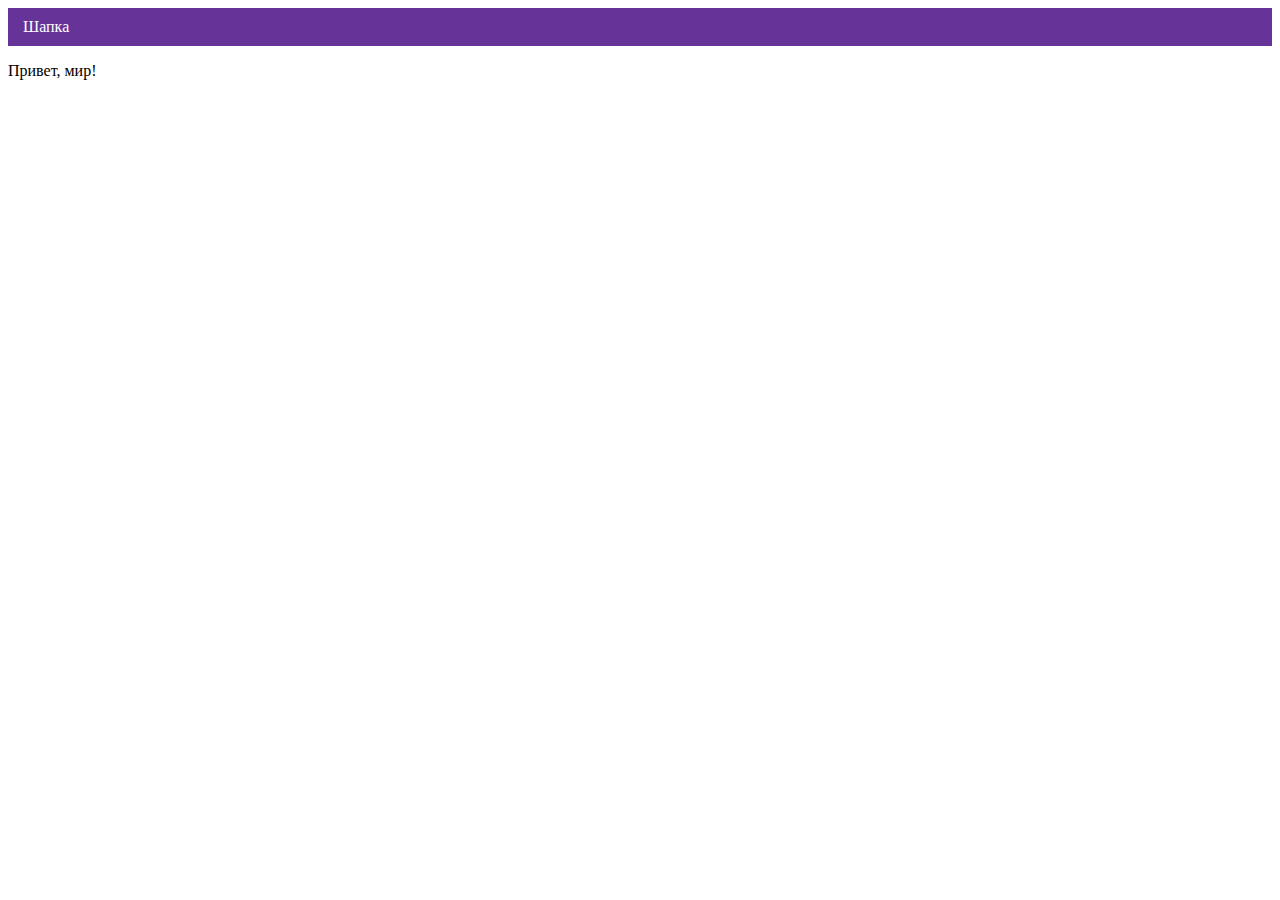
==== index.html @ fe4f2743 "Deploying to gh-pages from @ Wolanderr/2470593-cat-energy-31@4e0f622b766b62cbd774f9911bb40586ca1f815" ====
<!DOCTYPE html><html class="page" lang="ru"><head><meta charset="UTF-8"><title>Название проекта</title><meta name="viewport" content="width=device-width,initial-scale=1"><link rel="stylesheet" href="styles/styles.css"><script src="scripts/index.js" defer="defer"></script></head><body class="page__body"><header class="header">Шапка</header><p>Привет, мир!</p></body></html>
---- styles/styles.css ----
.header{color:#fff;background-color:#639;padding:10px 15px}
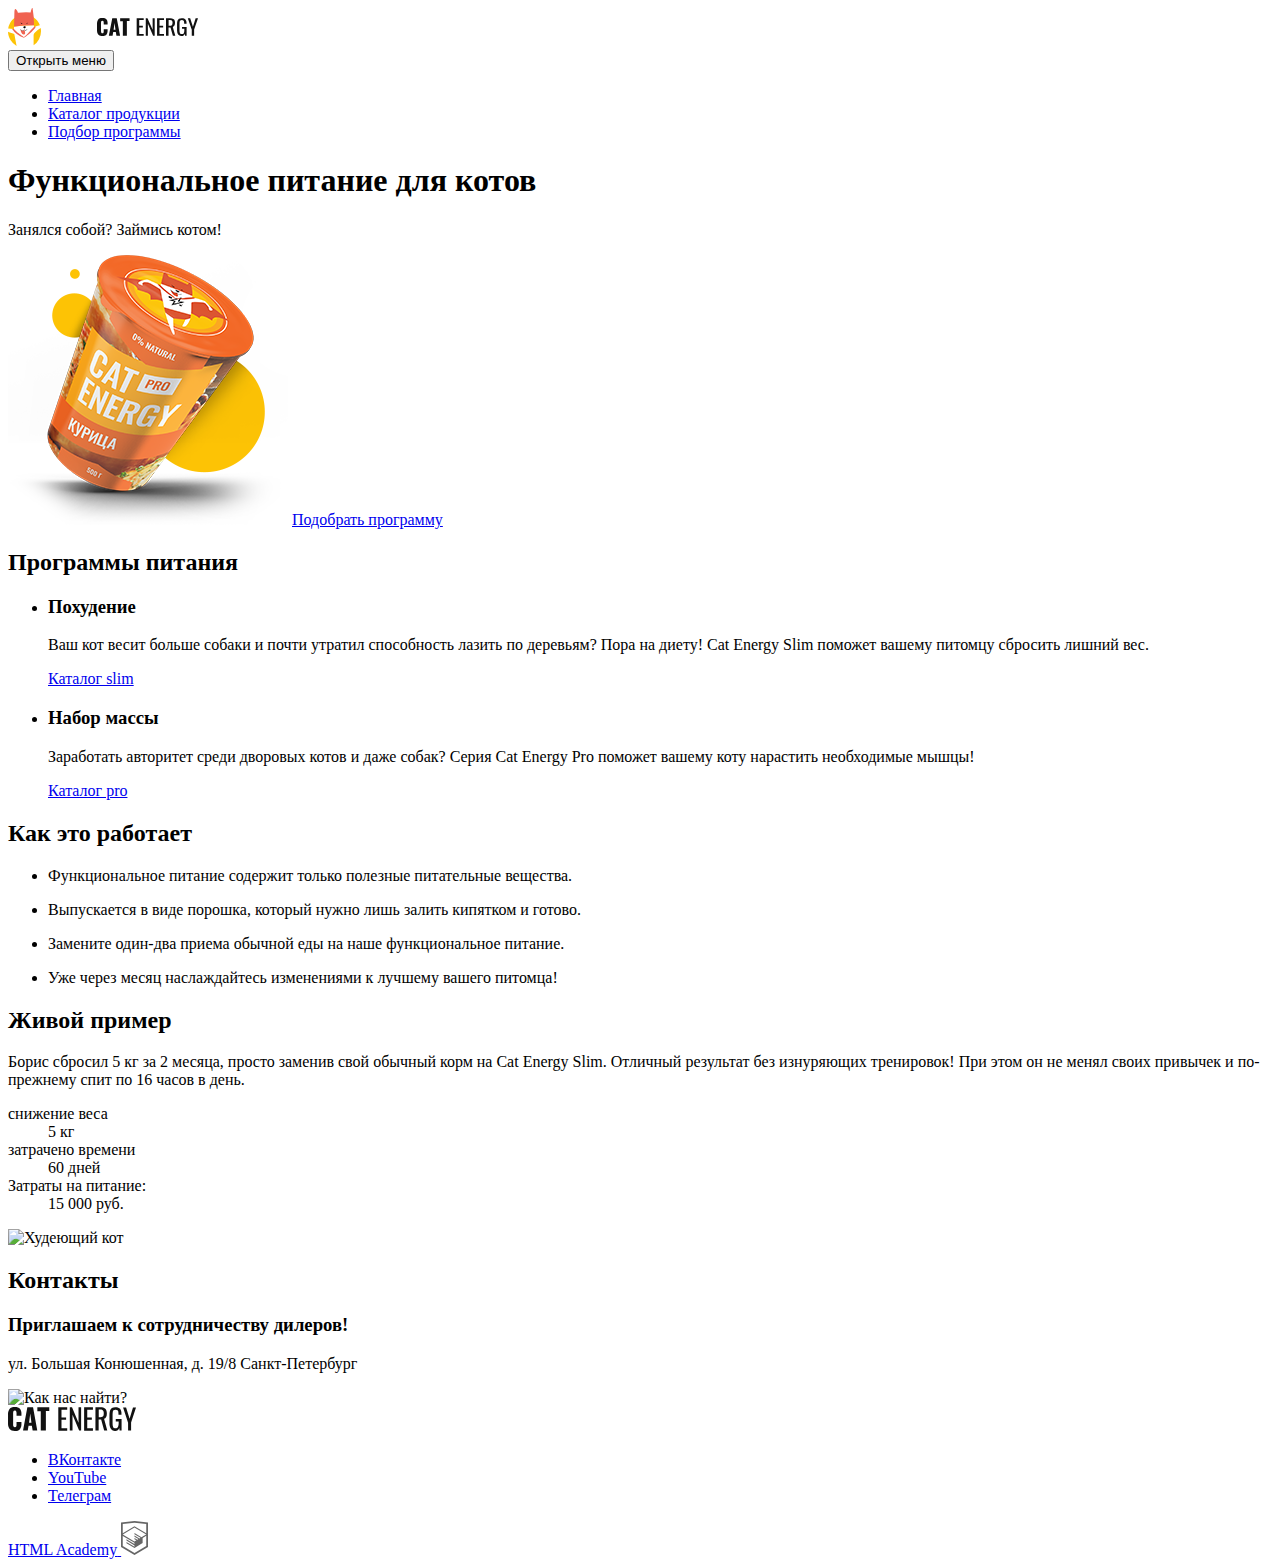
==== commit 79cf41f6: "Deploying to gh-pages from @ Wolanderr/2470593-cat-energy-31@2696bbc2b329e100bd35a50aa6633c8edb9a9b2" ====
--- a/index.html
+++ b/index.html
@@ -1 +1 @@
-<!DOCTYPE html><html class="page" lang="ru"><head><meta charset="UTF-8"><title>Название проекта</title><meta name="viewport" content="width=device-width,initial-scale=1"><link rel="stylesheet" href="styles/styles.css"><script src="scripts/index.js" defer="defer"></script></head><body class="page__body"><header class="header">Шапка</header><p>Привет, мир!</p></body></html>+<!DOCTYPE html><html class="page" lang="ru"><head><meta charset="UTF-8"><title>Cat Energy</title><meta name="viewport" content="width=device-width,initial-scale=1"><link rel="stylesheet" href="styles/styles.css"><script src="scripts/index.js" defer="defer"></script></head><body class="page__body"><header class="main-header"><div class="main-header__wrapper"><a class="main-header__logo" href="index.html"><img class="main-header__logo-icon" src="images/header-logo.svg" alt="Логотип" width="190" height="38"></a><nav class="main-navigation"><button class="main-navigation__toggle" type="button"><span class="visually-hidden">Открыть меню</span></button><div class="main-navigation__wrapper"><ul class="main-navigation__list"><li class="main-navigation__item main-navigation__item--current"><a class="main-navigation__link" href="index.html" aria-current="page">Главная</a></li><li class="main-navigation__item"><a class="main-navigation__link" href="catalog.html">Каталог продукции</a></li><li class="main-navigation__item"><a class="main-navigation__link" href="#">Подбор программы</a></li></ul></div></nav></div></header><main class="main-container"><section class="hero"><div class="hero__wrapper"><h1 class="hero__heading">Функциональное питание для котов</h1><p class="hero__text">Занялся собой? Займись котом!</p><img class="hero__image" src="images/hero-can-image.png" alt="Продукт с курицей" width="280" height="270"> <a class="choose-program hero__link" href="#">Подобрать программу</a></div></section><section class="programs"><h2 class="visually-hidden">Программы питания</h2><div class="programs__wrapper"><ul class="programs__list program-cards"><li class="programs__item program-card"><h3 class="program-card__heading">Похудение</h3><p class="program-card__text">Ваш кот весит больше собаки и почти утратил способность лазить по деревьям? Пора на диету! Cat Energy Slim поможет вашему питомцу сбросить лишний вес.</p><a class="program-card__link" href="#">Каталог slim</a></li><li class="programs__item program-card"><h3 class="program-card__heading">Набор массы</h3><p class="program-card__text">Заработать авторитет среди дворовых котов и даже собак? Серия Cat Energy Pro поможет вашему коту нарастить необходимые мышцы!</p><a class="program-card__link" href="#">Каталог pro</a></li></ul></div></section><section class="instructions"><h2>Как это работает</h2><ul class="instructions__list"><li class="instructions__item"><p class="instructions__text">Функциональное питание содержит только полезные питательные вещества.</p></li><li class="instructions__item"><p class="instructions__text">Выпускается в виде порошка, который нужно лишь залить кипятком и готово.</p></li><li class="instructions__item"><p class="instructions__text">Замените один-два приема обычной еды на наше функциональное питание.</p></li><li class="instructions__item"><p class="instructions__text">Уже через месяц наслаждайтесь изменениями к лучшему вашего питомца!</p></li></ul></section><section class="example"><h2 class="example-heading">Живой пример</h2><p class="example-text">Борис сбросил 5 кг за 2 месяца, просто заменив свой обычный корм на Cat Energy Slim. Отличный результат без изнуряющих тренировок! При этом он не менял своих привычек и по-прежнему спит по 16 часов в день.</p><dl class="example-list"><dt class="example-term weight">снижение веса</dt><dd class="example-definition weight__count">5 кг</dd><dt class="example-term time">затрачено времени</dt><dd class="example-definition time__count">60 дней</dd><dt class="example-term food-cost">Затраты на питание:</dt><dd class="example-definition food-cost__count">15 000 руб.</dd></dl><div class="example__slider"><img class="example__cat-image" src="#" alt="Худеющий кот" width="280" height="256"></div></section><section class="contacts"><h2 class="visually-hidden">Контакты</h2><div class="contacts-wrapper"><h3 class="contacts__heading">Приглашаем к сотрудничеству дилеров!</h3><p class="contacts__address">ул. Большая Конюшенная, д. 19/8 Санкт-Петербург</p></div><img class="map-image" src="#" alt="Как нас найти?" width="320" height="362"></section></main><footer class="page-footer"><div class="logo-wrapper footer-logo"><a class="footer-logo__link" href="index.html"><img class="footer-logo__image" src="images/mobile-footer-logo.svg" alt="Логотип Cat Energy" width="128" height="24"></a></div><div class="social"><ul class="social__list"><li class="social__item social__item--vk"><a class="social__link social__link--vk" href="#"><span class="visually-hidden">ВКонтакте</span></a></li><li class="social__item social__item--youtube"><a class="social__link social__link--youtube" href="#"><span class="visually-hidden">YouTube</span></a></li><li class="social__item social__item--telegram"><a class="social__link social__link--telegram" href="#"><span class="visually-hidden">Телеграм</span></a></li></ul></div><div class="copyright-wrapper"><a class="copyright__link" href="#"><span class="copyright__text">HTML Academy</span> <img class="copyright__image" src="images/mobile-logo-html-academy.svg" alt="Логотип HTML Academy" width="27" height="34"></a></div></footer></body></html>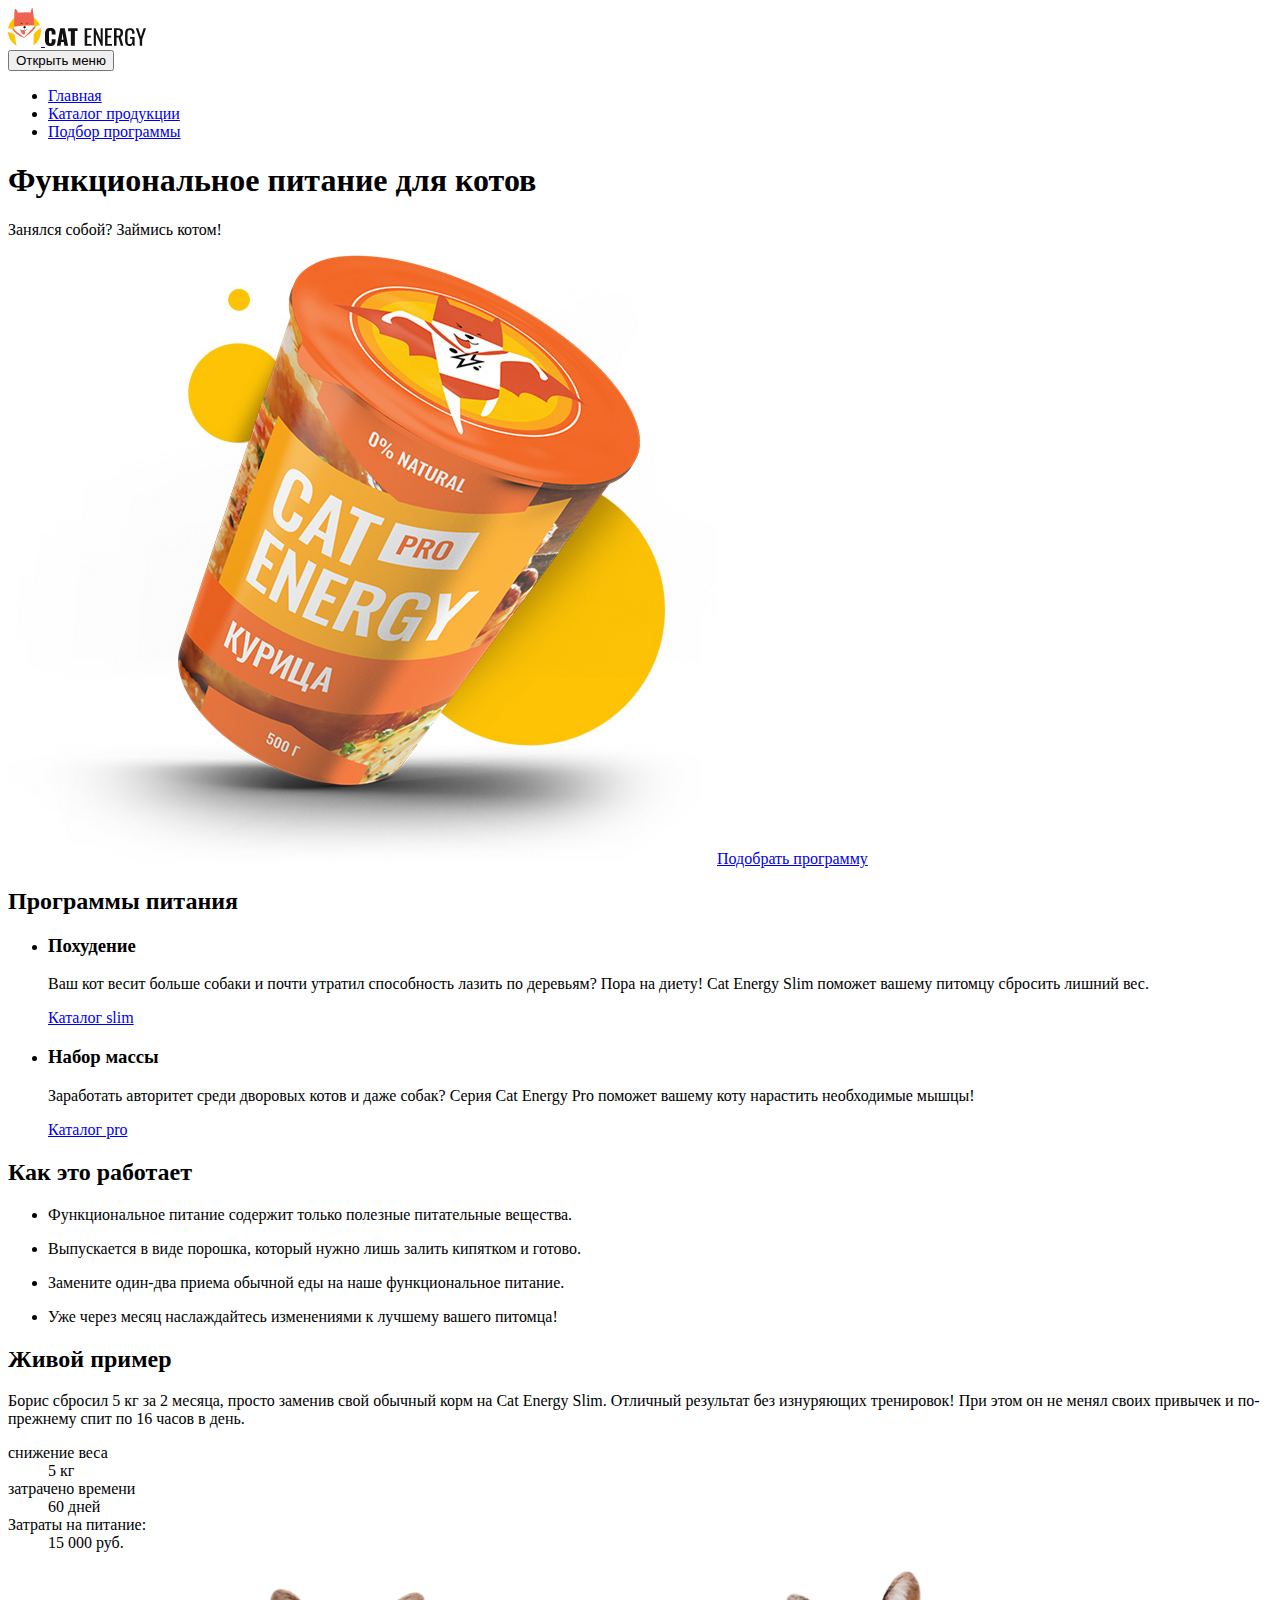
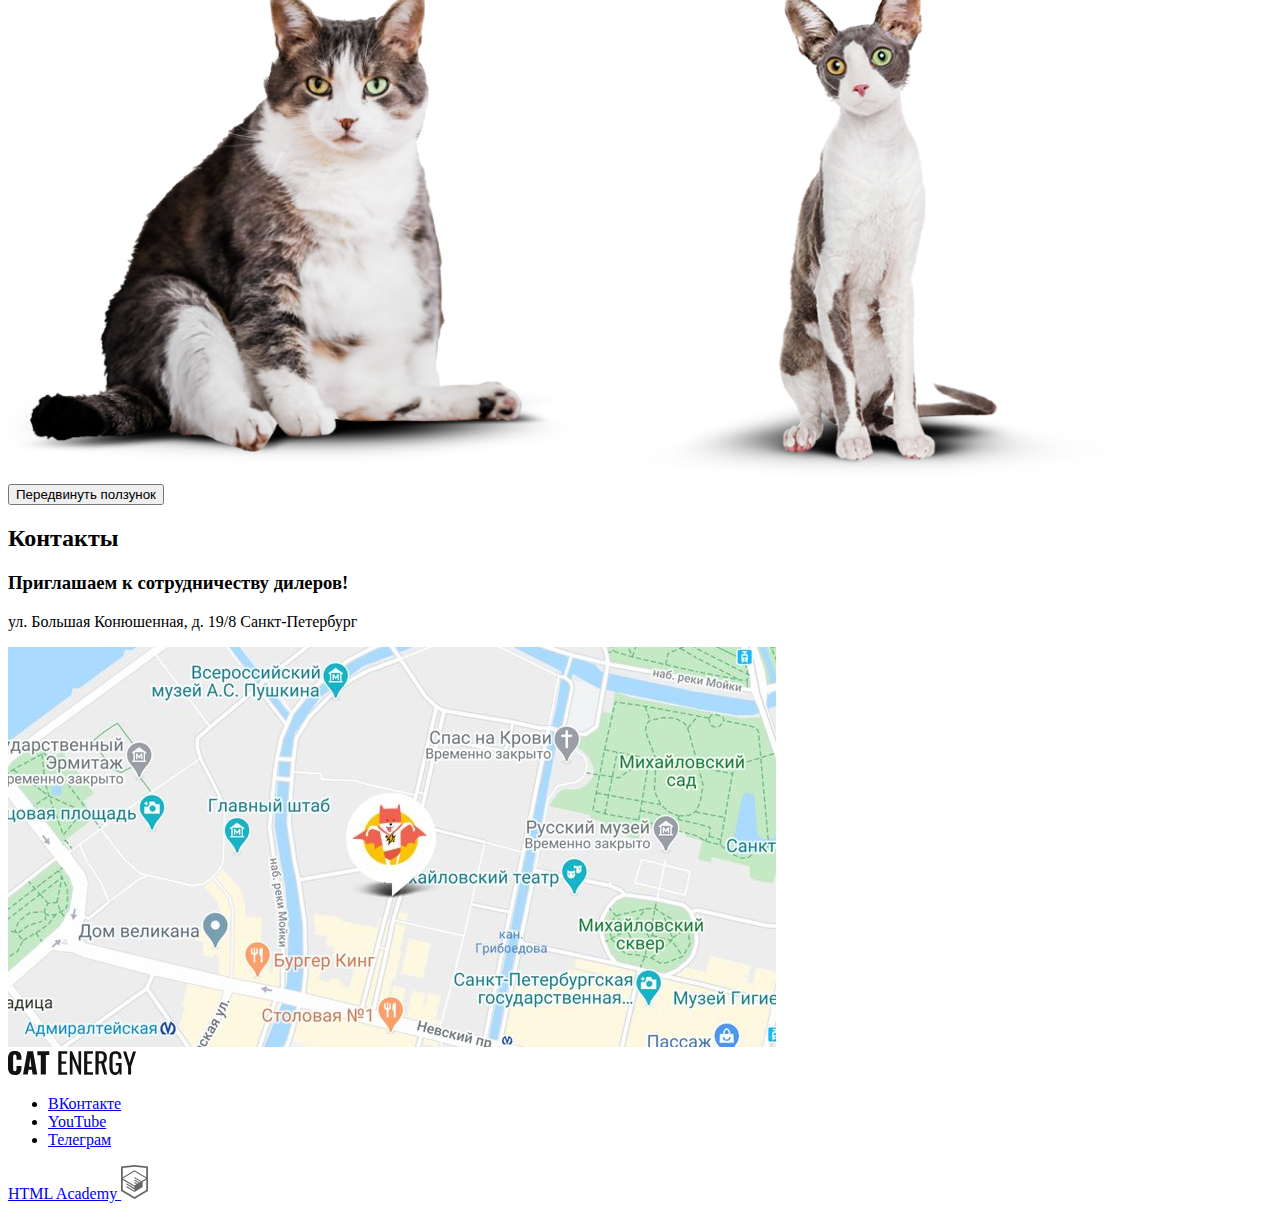
==== commit 141e4cf4: "Deploying to gh-pages from @ Wolanderr/2470593-cat-energy-31@f29988cbd186196371cde35249ec40334554cfb" ====
--- a/index.html
+++ b/index.html
@@ -1 +1 @@
-<!DOCTYPE html><html class="page" lang="ru"><head><meta charset="UTF-8"><title>Cat Energy</title><meta name="viewport" content="width=device-width,initial-scale=1"><link rel="stylesheet" href="styles/styles.css"><script src="scripts/index.js" defer="defer"></script></head><body class="page__body"><header class="main-header"><div class="main-header__wrapper"><a class="main-header__logo" href="index.html"><img class="main-header__logo-icon" src="images/header-logo.svg" alt="Логотип" width="190" height="38"></a><nav class="main-navigation"><button class="main-navigation__toggle" type="button"><span class="visually-hidden">Открыть меню</span></button><div class="main-navigation__wrapper"><ul class="main-navigation__list"><li class="main-navigation__item main-navigation__item--current"><a class="main-navigation__link" href="index.html" aria-current="page">Главная</a></li><li class="main-navigation__item"><a class="main-navigation__link" href="catalog.html">Каталог продукции</a></li><li class="main-navigation__item"><a class="main-navigation__link" href="#">Подбор программы</a></li></ul></div></nav></div></header><main class="main-container"><section class="hero"><div class="hero__wrapper"><h1 class="hero__heading">Функциональное питание для котов</h1><p class="hero__text">Занялся собой? Займись котом!</p><img class="hero__image" src="images/hero-can-image.png" alt="Продукт с курицей" width="280" height="270"> <a class="choose-program hero__link" href="#">Подобрать программу</a></div></section><section class="programs"><h2 class="visually-hidden">Программы питания</h2><div class="programs__wrapper"><ul class="programs__list program-cards"><li class="programs__item program-card"><h3 class="program-card__heading">Похудение</h3><p class="program-card__text">Ваш кот весит больше собаки и почти утратил способность лазить по деревьям? Пора на диету! Cat Energy Slim поможет вашему питомцу сбросить лишний вес.</p><a class="program-card__link" href="#">Каталог slim</a></li><li class="programs__item program-card"><h3 class="program-card__heading">Набор массы</h3><p class="program-card__text">Заработать авторитет среди дворовых котов и даже собак? Серия Cat Energy Pro поможет вашему коту нарастить необходимые мышцы!</p><a class="program-card__link" href="#">Каталог pro</a></li></ul></div></section><section class="instructions"><h2>Как это работает</h2><ul class="instructions__list"><li class="instructions__item"><p class="instructions__text">Функциональное питание содержит только полезные питательные вещества.</p></li><li class="instructions__item"><p class="instructions__text">Выпускается в виде порошка, который нужно лишь залить кипятком и готово.</p></li><li class="instructions__item"><p class="instructions__text">Замените один-два приема обычной еды на наше функциональное питание.</p></li><li class="instructions__item"><p class="instructions__text">Уже через месяц наслаждайтесь изменениями к лучшему вашего питомца!</p></li></ul></section><section class="example"><h2 class="example-heading">Живой пример</h2><p class="example-text">Борис сбросил 5 кг за 2 месяца, просто заменив свой обычный корм на Cat Energy Slim. Отличный результат без изнуряющих тренировок! При этом он не менял своих привычек и по-прежнему спит по 16 часов в день.</p><dl class="example-list"><dt class="example-term weight">снижение веса</dt><dd class="example-definition weight__count">5 кг</dd><dt class="example-term time">затрачено времени</dt><dd class="example-definition time__count">60 дней</dd><dt class="example-term food-cost">Затраты на питание:</dt><dd class="example-definition food-cost__count">15 000 руб.</dd></dl><div class="example__slider"><img class="example__cat-image" src="#" alt="Худеющий кот" width="280" height="256"></div></section><section class="contacts"><h2 class="visually-hidden">Контакты</h2><div class="contacts-wrapper"><h3 class="contacts__heading">Приглашаем к сотрудничеству дилеров!</h3><p class="contacts__address">ул. Большая Конюшенная, д. 19/8 Санкт-Петербург</p></div><img class="map-image" src="#" alt="Как нас найти?" width="320" height="362"></section></main><footer class="page-footer"><div class="logo-wrapper footer-logo"><a class="footer-logo__link" href="index.html"><img class="footer-logo__image" src="images/mobile-footer-logo.svg" alt="Логотип Cat Energy" width="128" height="24"></a></div><div class="social"><ul class="social__list"><li class="social__item social__item--vk"><a class="social__link social__link--vk" href="#"><span class="visually-hidden">ВКонтакте</span></a></li><li class="social__item social__item--youtube"><a class="social__link social__link--youtube" href="#"><span class="visually-hidden">YouTube</span></a></li><li class="social__item social__item--telegram"><a class="social__link social__link--telegram" href="#"><span class="visually-hidden">Телеграм</span></a></li></ul></div><div class="copyright-wrapper"><a class="copyright__link" href="#"><span class="copyright__text">HTML Academy</span> <img class="copyright__image" src="images/mobile-logo-html-academy.svg" alt="Логотип HTML Academy" width="27" height="34"></a></div></footer></body></html>+<!DOCTYPE html><html class="page" lang="ru"><head><meta charset="UTF-8"><title>Cat Energy</title><meta name="viewport" content="width=device-width,initial-scale=1"><link rel="stylesheet" href="styles/styles.css"><link rel="icon" href="favicon.ico"><!-- 32×32 --><link rel="icon" href="favicons/icon.svg" type="image/svg+xml"><link rel="apple-touch-icon" href="favicons/180.png"><!-- 180×180 --><link rel="manifest" href="manifest.webmanifest"><script src="scripts/index.js" defer="defer"></script></head><body class="page__body"><header class="main-header"><div class="main-header__wrapper"><a class="main-header__logo" href="index.html"><img class="main-header__logo-icon" src="images/site-logo-mobile.svg" alt="Логотип" width="33" height="38"> <img class="main-header__site-name" src="images/site-name-logo-mobile.svg" alt="Cat Energy" width="101" height="18"></a><nav class="main-navigation"><button class="main-navigation__toggle" type="button"><span class="visually-hidden">Открыть меню</span></button><div class="main-navigation__wrapper"><ul class="main-navigation__list"><li class="main-navigation__item main-navigation__item--current"><a class="main-navigation__link" href="index.html" aria-current="page">Главная</a></li><li class="main-navigation__item"><a class="main-navigation__link" href="catalog.html">Каталог продукции</a></li><li class="main-navigation__item"><a class="main-navigation__link" href="#">Подбор программы</a></li></ul></div></nav></div></header><main class="main-container"><section class="hero"><div class="hero__wrapper"><h1 class="hero__heading">Функциональное питание для котов</h1><p class="hero__text">Занялся собой? Займись котом!</p><picture><source width="552" heoght="499" type="image/png" media="(min-width:1440px)" srcset="images/hero-can-desktop@1x.png, images/hero-can-desktop@2x.png 2x"><source width="709" height="609" type="image/png" media="(min-width:768px)" srcset="images/hero-can-tablet@1x.png, images/hero-can-tablet@2x.png 2x"><img class="hero__image" src="images/hero-can-mobile@1x.png" srcset="images/hero-can-mobile@2x.png 2x" width="280" height="270" alt="Продукт с курицей"></picture><a class="choose-program hero__link" href="#">Подобрать программу</a></div></section><section class="programs"><h2 class="visually-hidden">Программы питания</h2><div class="programs__wrapper"><ul class="programs__list program-cards"><li class="programs__item program-card"><h3 class="program-card__heading">Похудение</h3><p class="program-card__text">Ваш кот весит больше собаки и почти утратил способность лазить по деревьям? Пора на диету! Cat Energy Slim поможет вашему питомцу сбросить лишний вес.</p><a class="program-card__link" href="#">Каталог slim</a></li><li class="programs__item program-card"><h3 class="program-card__heading">Набор массы</h3><p class="program-card__text">Заработать авторитет среди дворовых котов и даже собак? Серия Cat Energy Pro поможет вашему коту нарастить необходимые мышцы!</p><a class="program-card__link" href="#">Каталог pro</a></li></ul></div></section><section class="instructions"><h2>Как это работает</h2><ul class="instructions__list"><li class="instructions__item"><p class="instructions__text">Функциональное питание содержит только полезные питательные вещества.</p></li><li class="instructions__item"><p class="instructions__text">Выпускается в виде порошка, который нужно лишь залить кипятком и готово.</p></li><li class="instructions__item"><p class="instructions__text">Замените один-два приема обычной еды на наше функциональное питание.</p></li><li class="instructions__item"><p class="instructions__text">Уже через месяц наслаждайтесь изменениями к лучшему вашего питомца!</p></li></ul></section><section class="example"><h2 class="example-heading">Живой пример</h2><p class="example-text">Борис сбросил 5 кг за 2 месяца, просто заменив свой обычный корм на Cat Energy Slim. Отличный результат без изнуряющих тренировок! При этом он не менял своих привычек и по-прежнему спит по 16 часов в день.</p><dl class="example-list"><dt class="example-term weight">снижение веса</dt><dd class="example-definition weight__count">5 кг</dd><dt class="example-term time">затрачено времени</dt><dd class="example-definition time__count">60 дней</dd><dt class="example-term food-cost">Затраты на питание:</dt><dd class="example-definition food-cost__count">15 000 руб.</dd></dl><div class="example__slider slider"><picture><source width="560" height="512" type="image/png" media="(min-width: 768px)" srcset="images/cat-before-tablet@1x.png, images/cat-before-tablet@2x.png 2x"><img class="example__fat-cat-image" src="images/cat-before-mobile@1x.png" srcset="images/cat-before-mobile@2x.png 2x" width="280" height="256" alt="Толстый кот"></picture><picture><source width="560" height="512" type="image/png" media="(min-width: 768px)" srcset="images/cat-after-tablet@1x.png, images/cat-after-tablet@2x.png 2x"><img class="example__thin-cat-image" src="images/cat-after-mobile@1x.png" srcset="images/cat-after-mobile@2x.png 2x" width="280" height="256" alt="Худой кот"></picture><button class="slider__button" type="button"><span class="visually-hidden">Передвинуть ползунок</span></button></div></section><section class="contacts"><h2 class="visually-hidden">Контакты</h2><div class="contacts-wrapper"><h3 class="contacts__heading">Приглашаем к сотрудничеству дилеров!</h3><p class="contacts__address">ул. Большая Конюшенная, д. 19/8 Санкт-Петербург</p></div><div class="contacts__map map"><picture><source width="1440" height="400" type="image/jpg" media="(min-width: 1440px)" srcset="images/map-desktop@1x.jpg, images/map-desktop@2x.jpg 2x"><source width="768" height="400" type="image/jpg" media="(min-width: 768px)" srcset="images/map-tablet@1x.jpg, images/map-tablet@2x.jpg 2x"><img class="map-image" src="images/map-mobile@1x.jpg" srcset="images/map-mobile@2x.jpg 2x" width="320" height="362" alt="Как нас найти?"></picture></div></section></main><footer class="page-footer"><div class="logo-wrapper footer-logo"><a class="footer-logo__link" href="index.html"><img class="footer-logo__image" src="images/mobile-footer-logo.svg" alt="Логотип Cat Energy" width="128" height="24"></a></div><div class="social"><ul class="social__list"><li class="social__item social__item--vk"><a class="social__link social__link--vk" href="#"><span class="visually-hidden">ВКонтакте</span></a></li><li class="social__item social__item--youtube"><a class="social__link social__link--youtube" href="#"><span class="visually-hidden">YouTube</span></a></li><li class="social__item social__item--telegram"><a class="social__link social__link--telegram" href="#"><span class="visually-hidden">Телеграм</span></a></li></ul></div><div class="copyright-wrapper"><a class="copyright__link" href="#"><span class="copyright__text">HTML Academy</span> <img class="copyright__image" src="images/mobile-logo-html-academy.svg" alt="Логотип HTML Academy" width="27" height="34"></a></div></footer></body></html>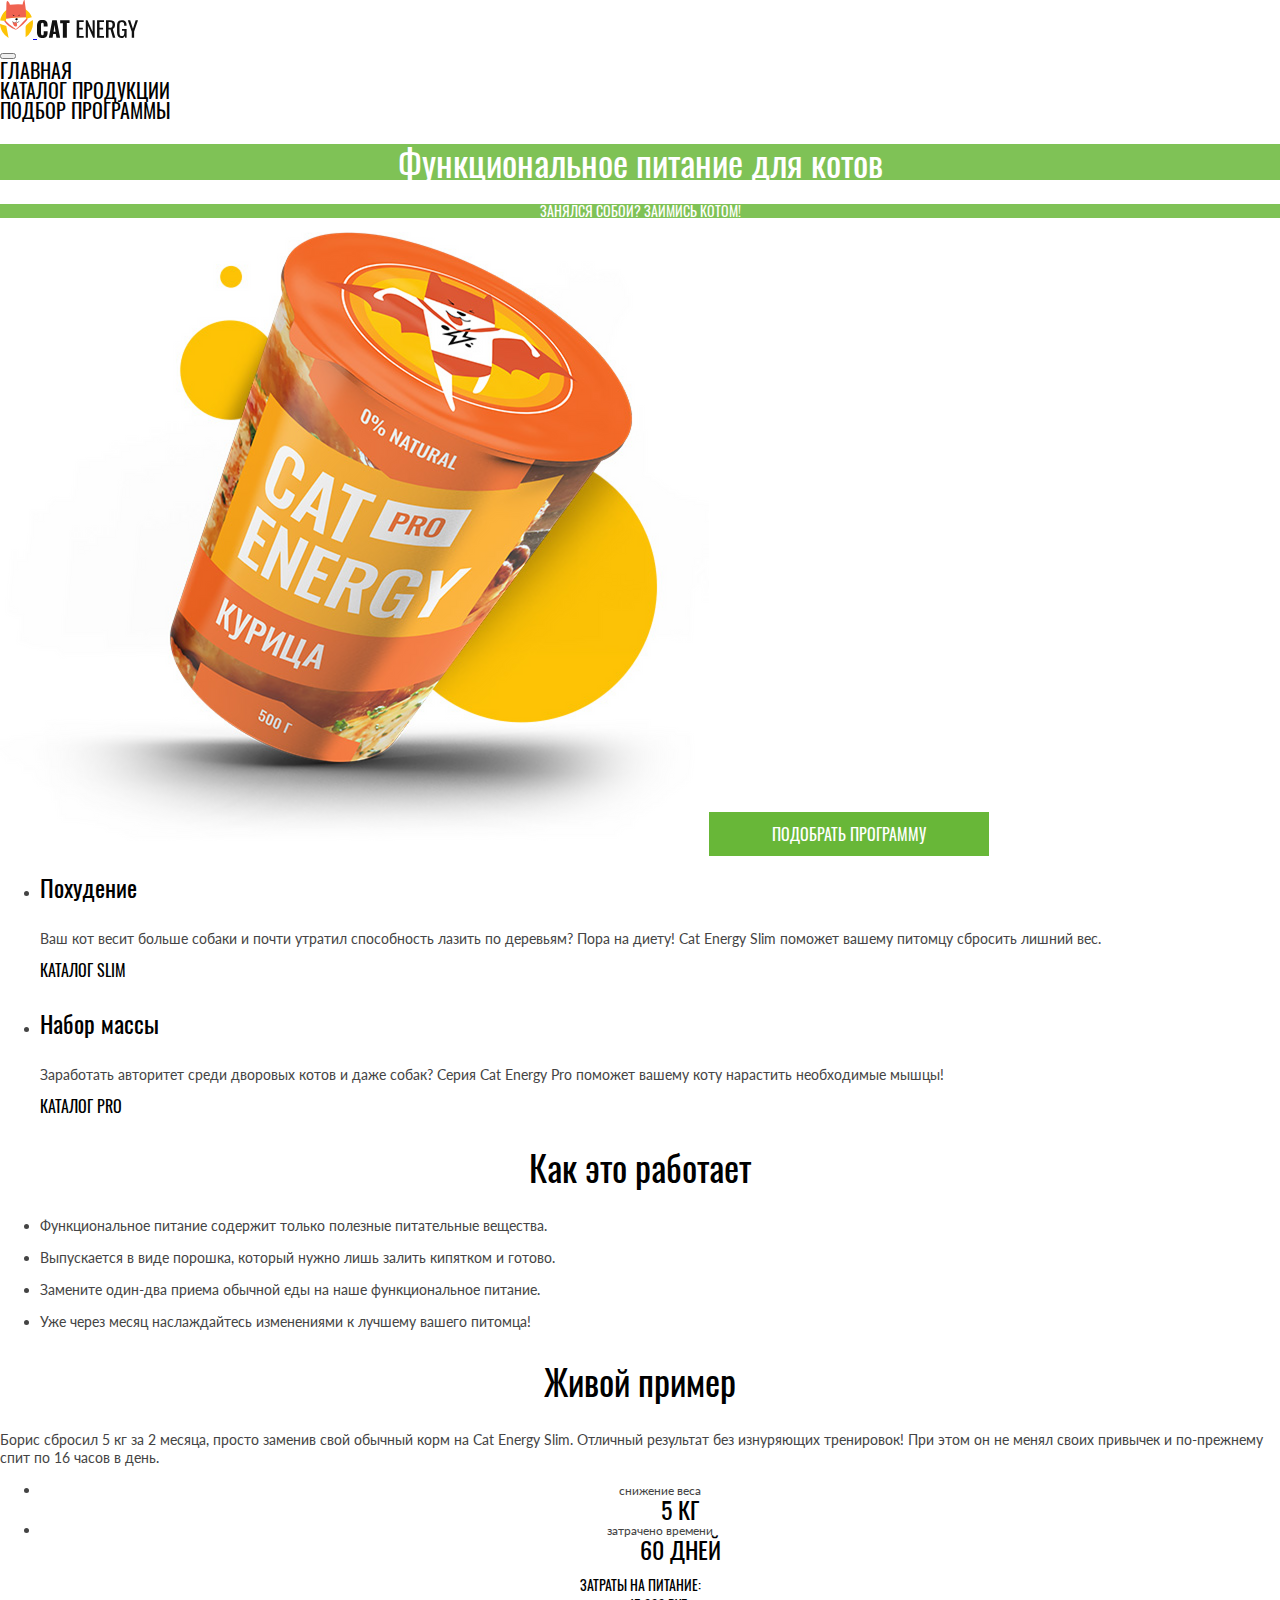
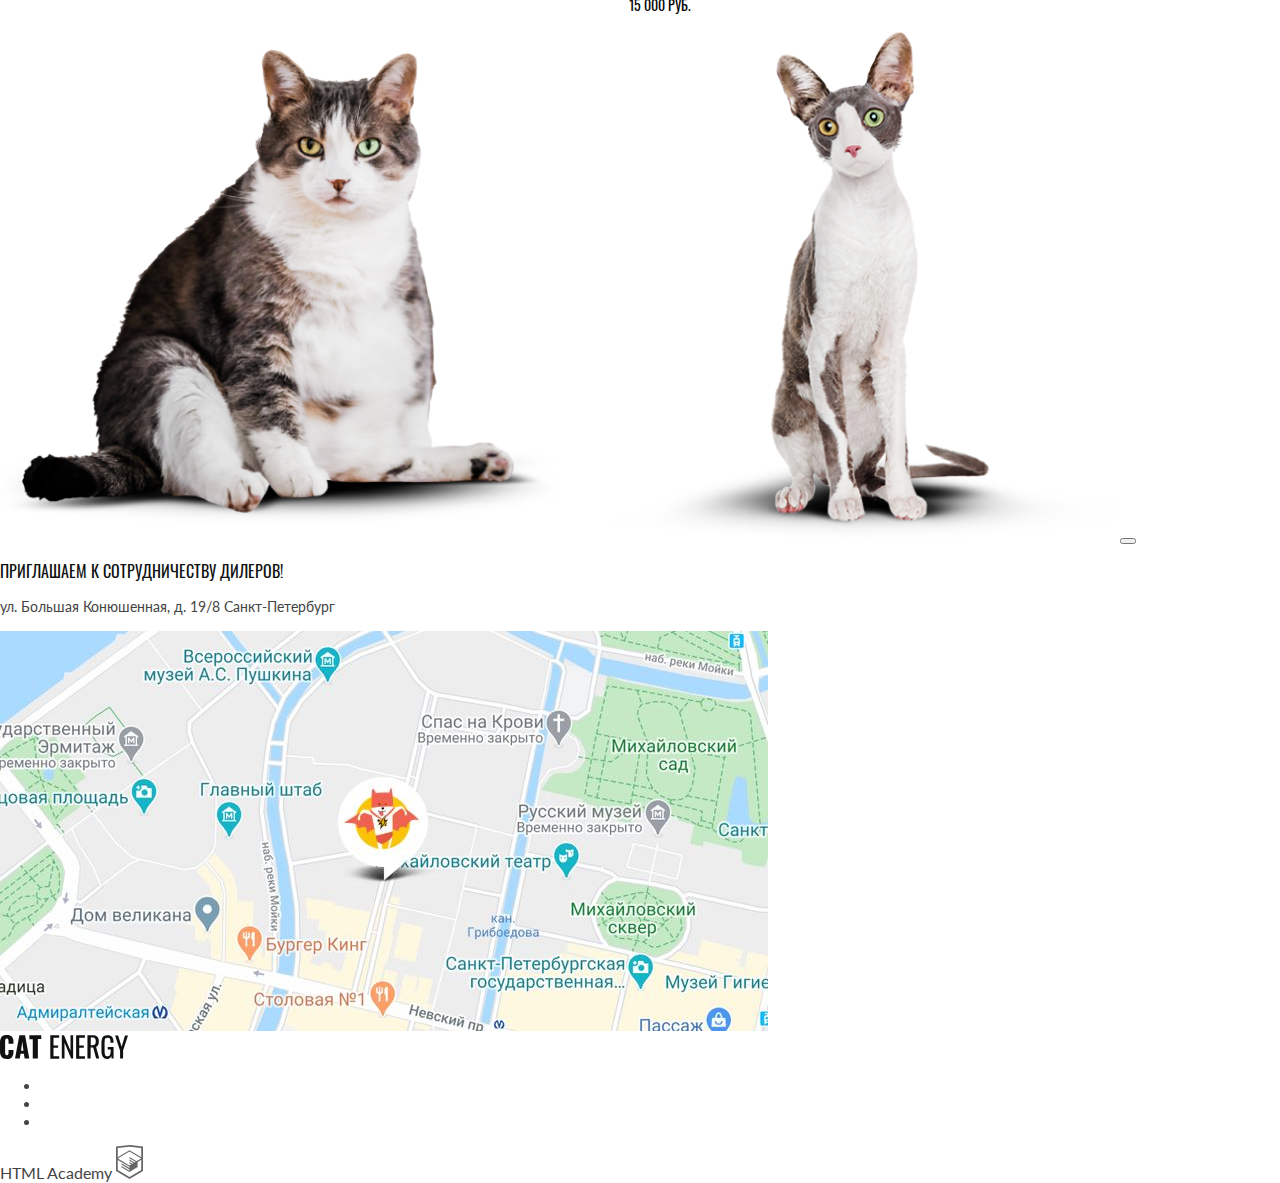
==== commit 1203d7dc: "Deploying to gh-pages from @ Wolanderr/2470593-cat-energy-31@653a020e1f4fcb1404cbe6e5c108b87dec91342" ====
--- a/index.html
+++ b/index.html
@@ -1 +1 @@
-<!DOCTYPE html><html class="page" lang="ru"><head><meta charset="UTF-8"><title>Cat Energy</title><meta name="viewport" content="width=device-width,initial-scale=1"><link rel="stylesheet" href="styles/styles.css"><link rel="icon" href="favicon.ico"><!-- 32×32 --><link rel="icon" href="favicons/icon.svg" type="image/svg+xml"><link rel="apple-touch-icon" href="favicons/180.png"><!-- 180×180 --><link rel="manifest" href="manifest.webmanifest"><script src="scripts/index.js" defer="defer"></script></head><body class="page__body"><header class="main-header"><div class="main-header__wrapper"><a class="main-header__logo" href="index.html"><img class="main-header__logo-icon" src="images/site-logo-mobile.svg" alt="Логотип" width="33" height="38"> <img class="main-header__site-name" src="images/site-name-logo-mobile.svg" alt="Cat Energy" width="101" height="18"></a><nav class="main-navigation"><button class="main-navigation__toggle" type="button"><span class="visually-hidden">Открыть меню</span></button><div class="main-navigation__wrapper"><ul class="main-navigation__list"><li class="main-navigation__item main-navigation__item--current"><a class="main-navigation__link" href="index.html" aria-current="page">Главная</a></li><li class="main-navigation__item"><a class="main-navigation__link" href="catalog.html">Каталог продукции</a></li><li class="main-navigation__item"><a class="main-navigation__link" href="#">Подбор программы</a></li></ul></div></nav></div></header><main class="main-container"><section class="hero"><div class="hero__wrapper"><h1 class="hero__heading">Функциональное питание для котов</h1><p class="hero__text">Занялся собой? Займись котом!</p><picture><source width="552" heoght="499" type="image/png" media="(min-width:1440px)" srcset="images/hero-can-desktop@1x.png, images/hero-can-desktop@2x.png 2x"><source width="709" height="609" type="image/png" media="(min-width:768px)" srcset="images/hero-can-tablet@1x.png, images/hero-can-tablet@2x.png 2x"><img class="hero__image" src="images/hero-can-mobile@1x.png" srcset="images/hero-can-mobile@2x.png 2x" width="280" height="270" alt="Продукт с курицей"></picture><a class="choose-program hero__link" href="#">Подобрать программу</a></div></section><section class="programs"><h2 class="visually-hidden">Программы питания</h2><div class="programs__wrapper"><ul class="programs__list program-cards"><li class="programs__item program-card"><h3 class="program-card__heading">Похудение</h3><p class="program-card__text">Ваш кот весит больше собаки и почти утратил способность лазить по деревьям? Пора на диету! Cat Energy Slim поможет вашему питомцу сбросить лишний вес.</p><a class="program-card__link" href="#">Каталог slim</a></li><li class="programs__item program-card"><h3 class="program-card__heading">Набор массы</h3><p class="program-card__text">Заработать авторитет среди дворовых котов и даже собак? Серия Cat Energy Pro поможет вашему коту нарастить необходимые мышцы!</p><a class="program-card__link" href="#">Каталог pro</a></li></ul></div></section><section class="instructions"><h2>Как это работает</h2><ul class="instructions__list"><li class="instructions__item"><p class="instructions__text">Функциональное питание содержит только полезные питательные вещества.</p></li><li class="instructions__item"><p class="instructions__text">Выпускается в виде порошка, который нужно лишь залить кипятком и готово.</p></li><li class="instructions__item"><p class="instructions__text">Замените один-два приема обычной еды на наше функциональное питание.</p></li><li class="instructions__item"><p class="instructions__text">Уже через месяц наслаждайтесь изменениями к лучшему вашего питомца!</p></li></ul></section><section class="example"><h2 class="example-heading">Живой пример</h2><p class="example-text">Борис сбросил 5 кг за 2 месяца, просто заменив свой обычный корм на Cat Energy Slim. Отличный результат без изнуряющих тренировок! При этом он не менял своих привычек и по-прежнему спит по 16 часов в день.</p><dl class="example-list"><dt class="example-term weight">снижение веса</dt><dd class="example-definition weight__count">5 кг</dd><dt class="example-term time">затрачено времени</dt><dd class="example-definition time__count">60 дней</dd><dt class="example-term food-cost">Затраты на питание:</dt><dd class="example-definition food-cost__count">15 000 руб.</dd></dl><div class="example__slider slider"><picture><source width="560" height="512" type="image/png" media="(min-width: 768px)" srcset="images/cat-before-tablet@1x.png, images/cat-before-tablet@2x.png 2x"><img class="example__fat-cat-image" src="images/cat-before-mobile@1x.png" srcset="images/cat-before-mobile@2x.png 2x" width="280" height="256" alt="Толстый кот"></picture><picture><source width="560" height="512" type="image/png" media="(min-width: 768px)" srcset="images/cat-after-tablet@1x.png, images/cat-after-tablet@2x.png 2x"><img class="example__thin-cat-image" src="images/cat-after-mobile@1x.png" srcset="images/cat-after-mobile@2x.png 2x" width="280" height="256" alt="Худой кот"></picture><button class="slider__button" type="button"><span class="visually-hidden">Передвинуть ползунок</span></button></div></section><section class="contacts"><h2 class="visually-hidden">Контакты</h2><div class="contacts-wrapper"><h3 class="contacts__heading">Приглашаем к сотрудничеству дилеров!</h3><p class="contacts__address">ул. Большая Конюшенная, д. 19/8 Санкт-Петербург</p></div><div class="contacts__map map"><picture><source width="1440" height="400" type="image/jpg" media="(min-width: 1440px)" srcset="images/map-desktop@1x.jpg, images/map-desktop@2x.jpg 2x"><source width="768" height="400" type="image/jpg" media="(min-width: 768px)" srcset="images/map-tablet@1x.jpg, images/map-tablet@2x.jpg 2x"><img class="map-image" src="images/map-mobile@1x.jpg" srcset="images/map-mobile@2x.jpg 2x" width="320" height="362" alt="Как нас найти?"></picture></div></section></main><footer class="page-footer"><div class="logo-wrapper footer-logo"><a class="footer-logo__link" href="index.html"><img class="footer-logo__image" src="images/mobile-footer-logo.svg" alt="Логотип Cat Energy" width="128" height="24"></a></div><div class="social"><ul class="social__list"><li class="social__item social__item--vk"><a class="social__link social__link--vk" href="#"><span class="visually-hidden">ВКонтакте</span></a></li><li class="social__item social__item--youtube"><a class="social__link social__link--youtube" href="#"><span class="visually-hidden">YouTube</span></a></li><li class="social__item social__item--telegram"><a class="social__link social__link--telegram" href="#"><span class="visually-hidden">Телеграм</span></a></li></ul></div><div class="copyright-wrapper"><a class="copyright__link" href="#"><span class="copyright__text">HTML Academy</span> <img class="copyright__image" src="images/mobile-logo-html-academy.svg" alt="Логотип HTML Academy" width="27" height="34"></a></div></footer></body></html>+<!DOCTYPE html><html class="page" lang="ru"><head><meta charset="UTF-8"><title>Cat Energy</title><meta name="viewport" content="width=device-width,initial-scale=1"><link rel="stylesheet" href="styles/styles.css"><link rel="icon" href="favicon.ico"><!-- 32×32 --><link rel="icon" href="favicons/icon.svg" type="image/svg+xml"><link rel="apple-touch-icon" href="favicons/180.png"><!-- 180×180 --><link rel="manifest" href="manifest.webmanifest"><script src="scripts/index.js" defer="defer"></script></head><body class="page__body"><header class="main-header"><div class="main-header__wrapper"><a class="main-header__logo" href="index.html"><img class="main-header__logo-icon" src="images/site-logo-mobile.svg" alt="Логотип" width="33" height="38"> <img class="main-header__site-name" src="images/site-name-logo-mobile.svg" alt="Cat Energy" width="101" height="18"></a><nav class="main-navigation"><button class="main-navigation__toggle" type="button"><span class="visually-hidden">Открыть меню</span></button><div class="main-navigation__wrapper"><ul class="main-navigation__list"><li class="main-navigation__item main-navigation__item--current"><a class="main-navigation__link" href="index.html" aria-current="page">Главная</a></li><li class="main-navigation__item"><a class="main-navigation__link" href="catalog.html">Каталог продукции</a></li><li class="main-navigation__item"><a class="main-navigation__link" href="#">Подбор программы</a></li></ul></div></nav></div></header><main class="main-container"><section class="hero"><div class="hero__wrapper"><h1 class="hero__heading">Функциональное питание для котов</h1><p class="hero__text">Занялся собой? Займись котом!</p><picture><source width="552" heoght="499" type="image/png" media="(min-width:1440px)" srcset="images/hero-can-desktop@1x.png, images/hero-can-desktop@2x.png 2x"><source width="709" height="609" type="image/png" media="(min-width:768px)" srcset="images/hero-can-tablet@1x.png, images/hero-can-tablet@2x.png 2x"><img class="hero__image" src="images/hero-can-mobile@1x.png" srcset="images/hero-can-mobile@2x.png 2x" width="280" height="270" alt="Продукт с курицей"></picture><a class="choose-program hero__link button" href="#">Подобрать программу</a></div></section><section class="programs"><h2 class="visually-hidden">Программы питания</h2><div class="programs__wrapper"><ul class="programs__list program-cards"><li class="programs__item program-card"><h3 class="program-card__heading">Похудение</h3><p class="program-card__text">Ваш кот весит больше собаки и почти утратил способность лазить по деревьям? Пора на диету! Cat Energy Slim поможет вашему питомцу сбросить лишний вес.</p><a class="program-card__link" href="#">Каталог slim</a></li><li class="programs__item program-card"><h3 class="program-card__heading">Набор массы</h3><p class="program-card__text">Заработать авторитет среди дворовых котов и даже собак? Серия Cat Energy Pro поможет вашему коту нарастить необходимые мышцы!</p><a class="program-card__link" href="#">Каталог pro</a></li></ul></div></section><section class="instructions"><h2 class="instructions__heading">Как это работает</h2><ul class="instructions__list"><li class="instructions__item"><p class="instructions__text">Функциональное питание содержит только полезные питательные вещества.</p></li><li class="instructions__item"><p class="instructions__text">Выпускается в виде порошка, который нужно лишь залить кипятком и готово.</p></li><li class="instructions__item"><p class="instructions__text">Замените один-два приема обычной еды на наше функциональное питание.</p></li><li class="instructions__item"><p class="instructions__text">Уже через месяц наслаждайтесь изменениями к лучшему вашего питомца!</p></li></ul></section><section class="example"><h2 class="example__heading">Живой пример</h2><p class="example__text">Борис сбросил 5 кг за 2 месяца, просто заменив свой обычный корм на Cat Energy Slim. Отличный результат без изнуряющих тренировок! При этом он не менял своих привычек и по-прежнему спит по 16 часов в день.</p><ul class="example-list"><li class="example-list__item"><dl class="weight-list"><dt class="weight-list__text">снижение веса</dt><dd class="weight-list__count">5 кг</dd></dl></li><li class="example-list__item"><dl class="time-list"><dt class="time-list__text">затрачено времени</dt><dd class="time-list__count">60 дней</dd></dl></li></ul><dl class="food-cost"><dt class="food-cost__text">Затраты на питание:</dt><dd class="food-cost__count">15 000 руб.</dd></dl><div class="example__slider slider"><picture><source width="560" height="512" type="image/png" media="(min-width: 768px)" srcset="images/cat-before-tablet@1x.png, images/cat-before-tablet@2x.png 2x"><img class="example__fat-cat-image" src="images/cat-before-mobile@1x.png" srcset="images/cat-before-mobile@2x.png 2x" width="280" height="256" alt="Толстый кот"></picture><picture><source width="560" height="512" type="image/png" media="(min-width: 768px)" srcset="images/cat-after-tablet@1x.png, images/cat-after-tablet@2x.png 2x"><img class="example__thin-cat-image" src="images/cat-after-mobile@1x.png" srcset="images/cat-after-mobile@2x.png 2x" width="280" height="256" alt="Худой кот"></picture><button class="slider__button" type="button"><span class="visually-hidden">Передвинуть ползунок</span></button></div></section><section class="contacts"><h2 class="visually-hidden">Контакты</h2><div class="contacts-wrapper"><h3 class="contacts__heading">Приглашаем к сотрудничеству дилеров!</h3><p class="contacts__address">ул. Большая Конюшенная, д. 19/8 Санкт-Петербург</p></div><div class="contacts__map map"><picture><source width="1440" height="400" type="image/jpg" media="(min-width: 1440px)" srcset="images/map-desktop@1x.jpg, images/map-desktop@2x.jpg 2x"><source width="768" height="400" type="image/jpg" media="(min-width: 768px)" srcset="images/map-tablet@1x.jpg, images/map-tablet@2x.jpg 2x"><img class="map__image" src="images/map-mobile@1x.jpg" srcset="images/map-mobile@2x.jpg 2x" width="320" height="362" alt="Как нас найти?"></picture></div></section></main><footer class="page-footer"><div class="logo-wrapper footer-logo"><a class="footer-logo__link" href="index.html"><img class="footer-logo__image" src="images/mobile-footer-logo.svg" alt="Логотип Cat Energy" width="128" height="24"></a></div><div class="social"><ul class="social__list"><li class="social__item social__item--vk"><a class="social__link social__link--vk" href="#"><span class="visually-hidden">ВКонтакте</span></a></li><li class="social__item social__item--youtube"><a class="social__link social__link--youtube" href="#"><span class="visually-hidden">YouTube</span></a></li><li class="social__item social__item--telegram"><a class="social__link social__link--telegram" href="#"><span class="visually-hidden">Телеграм</span></a></li></ul></div><div class="copyright-wrapper"><a class="copyright" href="#"><span class="copyright__text">HTML Academy</span> <img class="copyright__image" src="images/mobile-logo-html-academy.svg" alt="Логотип HTML Academy" width="27" height="34"></a></div></footer></body></html>--- a/styles/styles.css
+++ b/styles/styles.css
@@ -1 +1 @@
-.header{color:#fff;background-color:#639;padding:10px 15px}+@font-face{font-family:Lato;font-weight:400;font-style:normal;font-display:swap;src:url(../fonts/lato/Lato-Regular.woff2)}@font-face{font-family:Oswald;font-weight:400;font-style:normal;font-display:swap;src:url(../fonts/oswald/oswaldregular.woff2)}body{color:#444;background-color:#fff;font-family:Lato,sans-serif;font-size:14px;line-height:18px}.visually-hidden{white-space:nowrap;-webkit-clip-path:inset(100%);clip-path:inset(100%);clip:rect(0 0 0 0);border:0;width:1px;height:1px;margin:-1px;padding:0;position:absolute;overflow:hidden}.page__body{margin:0;padding:0}.header{color:#fff;background-color:#639;padding:10px 15px}.main-navigation__list{margin:0;padding:0;list-style:none}.main-navigation__item{color:#000;text-transform:uppercase;font-family:Oswald,Arial,sans-serif;font-size:20px;line-height:20px}.main-navigation__link{color:inherit;text-decoration:none}.hero__heading{text-align:center;color:#fff;background-color:#68b738d9;font-family:Oswald,Arial,sans-serif;font-size:36px;font-weight:400;line-height:36px}.hero__text{text-align:center;text-transform:uppercase;color:#fff;background-color:#68b738d9;font-family:Oswald,Arial,sans-serif;line-height:14px}.hero__link{text-align:center;text-transform:uppercase;color:#fff;background-color:#68b738;padding:10px 63px;font-family:Oswald,Arial,sans-serif;font-size:16px;line-height:20px}.button{text-transform:uppercase;font-family:Oswald,Arial,sans-serif;font-size:16px;line-height:20px;text-decoration:none}.program-card__heading{color:#000;font-family:Oswald,Arial,sans-serif;font-size:24px;font-weight:400;line-height:37px}.program-card__link{color:#000;text-align:center;text-transform:uppercase;font-family:Oswald,Arial,sans-serif;font-size:16px;line-height:16px;text-decoration:none}.instructions__heading,.example__heading{text-align:center;color:#000;font-family:Oswald,Arial,sans-serif;font-size:36px;font-weight:400;line-height:40px}.weight-list__text{text-align:center;font-size:12px;line-height:12px}.weight-list__count{text-align:center;color:#000;text-transform:uppercase;font-family:Oswald,Arial,sans-serif;font-size:24px;font-weight:400;line-height:24px}.time-list__text{text-align:center;font-size:12px;line-height:12px}.time-list__count{text-align:center;color:#000;text-transform:uppercase;font-family:Oswald,Arial,sans-serif;font-size:24px;font-weight:400;line-height:24px}.food-cost__text,.food-cost__count{text-align:center;color:#000;text-transform:uppercase;font-family:Oswald,Arial,sans-serif;font-size:14px;font-weight:400;line-height:20px}.contacts__heading{color:#111;text-transform:uppercase;font-family:Oswald,Arial,sans-serif;font-size:16px;font-weight:400;line-height:20px}.contacts__address{line-height:20px}.copyright{color:inherit;text-decoration:none}.copyright__text{font-size:16px;line-height:20px}.catalog__heading{color:#000;font-family:Oswald,Arial,sans-serif;font-size:36px;font-weight:400;line-height:36px}.catalog__list{margin:0;padding:0;list-style:none}.card__heading{color:#222;text-transform:uppercase;font-family:Oswald,Arial,sans-serif;font-size:16px;font-weight:400;line-height:20px}.card__button{color:#fff;background-color:#68b738;padding:10px 109px}.product-description,.show-more__text{font-size:12px;line-height:16px}.show-more__button{color:#444;background-color:#f2f2f2;padding:10px 94px}.sub-products__heading{color:#000;font-family:Oswald,Arial,sans-serif;font-size:24px;font-weight:400;line-height:24px}.sub-products__list{margin:0;padding:0;list-style:none}.sub-product-card__title{text-transform:uppercase;color:#222;font-family:Oswald,Arial,sans-serif;font-size:16px;font-weight:400;line-height:16px}.sub-product-card__list{font-size:14px;line-height:14px}.sub-product-card__button{color:#fff;background-color:#68b738;padding:10px 109px}.sub-products-gift__text{color:#fff;background-color:#68b738d9;font-size:16px;line-height:20px}.subscription__heading{color:#000;font-family:Oswald,Arial,sans-serif;font-size:24px;font-weight:400;line-height:24px}.subscription__text{color:#000;font-family:Oswald,Arial,sans-serif;font-size:16px;line-height:24px}.subscription__email{text-transform:uppercase;color:inherit;padding:13px;font-family:Oswald,Arial,sans-serif;font-size:20px;line-height:30px}.subscription__button{color:#fff;background-color:#68b738;border:none;padding:15px 82px}.catalog-contacts-wrapper{background-color:#f2f2f2}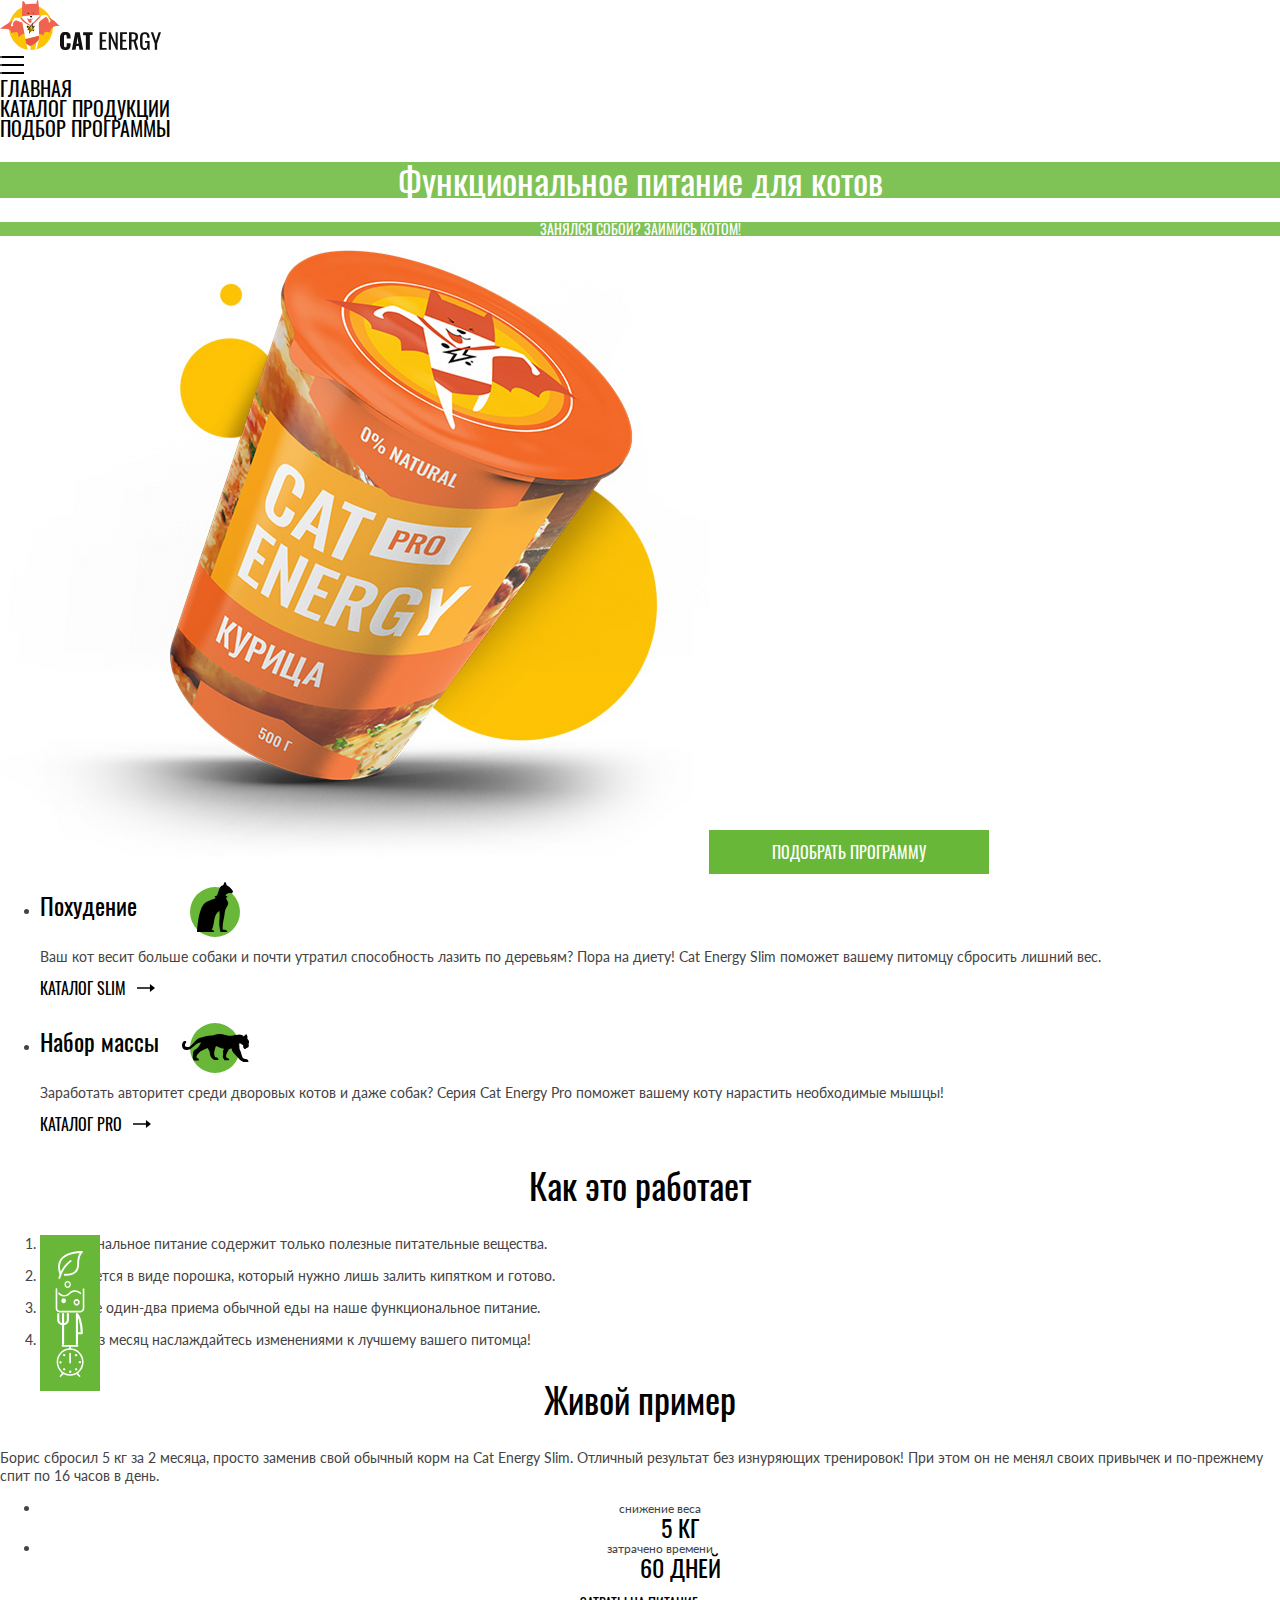
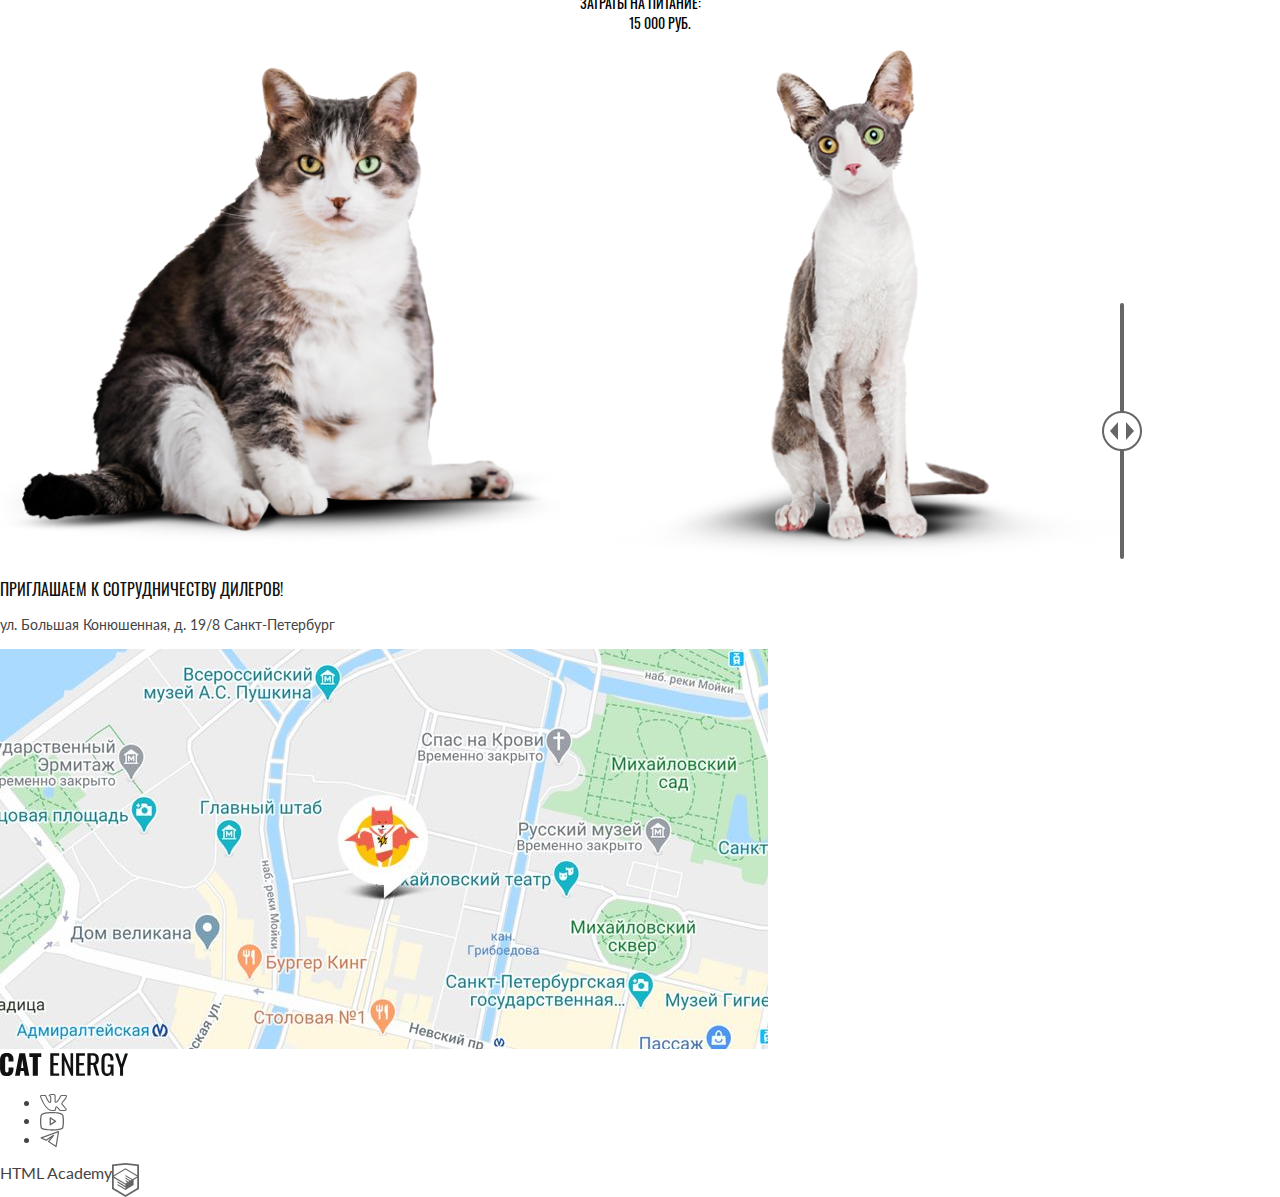
==== commit 638cd3ca: "Deploying to gh-pages from @ Wolanderr/2470593-cat-energy-31@caeef9607cdb7b244ade3eeaee660333dc7ea18" ====
--- a/index.html
+++ b/index.html
@@ -1 +1 @@
-<!DOCTYPE html><html class="page" lang="ru"><head><meta charset="UTF-8"><title>Cat Energy</title><meta name="viewport" content="width=device-width,initial-scale=1"><link rel="stylesheet" href="styles/styles.css"><link rel="icon" href="favicon.ico"><!-- 32×32 --><link rel="icon" href="favicons/icon.svg" type="image/svg+xml"><link rel="apple-touch-icon" href="favicons/180.png"><!-- 180×180 --><link rel="manifest" href="manifest.webmanifest"><script src="scripts/index.js" defer="defer"></script></head><body class="page__body"><header class="main-header"><div class="main-header__wrapper"><a class="main-header__logo" href="index.html"><img class="main-header__logo-icon" src="images/site-logo-mobile.svg" alt="Логотип" width="33" height="38"> <img class="main-header__site-name" src="images/site-name-logo-mobile.svg" alt="Cat Energy" width="101" height="18"></a><nav class="main-navigation"><button class="main-navigation__toggle" type="button"><span class="visually-hidden">Открыть меню</span></button><div class="main-navigation__wrapper"><ul class="main-navigation__list"><li class="main-navigation__item main-navigation__item--current"><a class="main-navigation__link" href="index.html" aria-current="page">Главная</a></li><li class="main-navigation__item"><a class="main-navigation__link" href="catalog.html">Каталог продукции</a></li><li class="main-navigation__item"><a class="main-navigation__link" href="#">Подбор программы</a></li></ul></div></nav></div></header><main class="main-container"><section class="hero"><div class="hero__wrapper"><h1 class="hero__heading">Функциональное питание для котов</h1><p class="hero__text">Занялся собой? Займись котом!</p><picture><source width="552" heoght="499" type="image/png" media="(min-width:1440px)" srcset="images/hero-can-desktop@1x.png, images/hero-can-desktop@2x.png 2x"><source width="709" height="609" type="image/png" media="(min-width:768px)" srcset="images/hero-can-tablet@1x.png, images/hero-can-tablet@2x.png 2x"><img class="hero__image" src="images/hero-can-mobile@1x.png" srcset="images/hero-can-mobile@2x.png 2x" width="280" height="270" alt="Продукт с курицей"></picture><a class="choose-program hero__link button" href="#">Подобрать программу</a></div></section><section class="programs"><h2 class="visually-hidden">Программы питания</h2><div class="programs__wrapper"><ul class="programs__list program-cards"><li class="programs__item program-card"><h3 class="program-card__heading">Похудение</h3><p class="program-card__text">Ваш кот весит больше собаки и почти утратил способность лазить по деревьям? Пора на диету! Cat Energy Slim поможет вашему питомцу сбросить лишний вес.</p><a class="program-card__link" href="#">Каталог slim</a></li><li class="programs__item program-card"><h3 class="program-card__heading">Набор массы</h3><p class="program-card__text">Заработать авторитет среди дворовых котов и даже собак? Серия Cat Energy Pro поможет вашему коту нарастить необходимые мышцы!</p><a class="program-card__link" href="#">Каталог pro</a></li></ul></div></section><section class="instructions"><h2 class="instructions__heading">Как это работает</h2><ul class="instructions__list"><li class="instructions__item"><p class="instructions__text">Функциональное питание содержит только полезные питательные вещества.</p></li><li class="instructions__item"><p class="instructions__text">Выпускается в виде порошка, который нужно лишь залить кипятком и готово.</p></li><li class="instructions__item"><p class="instructions__text">Замените один-два приема обычной еды на наше функциональное питание.</p></li><li class="instructions__item"><p class="instructions__text">Уже через месяц наслаждайтесь изменениями к лучшему вашего питомца!</p></li></ul></section><section class="example"><h2 class="example__heading">Живой пример</h2><p class="example__text">Борис сбросил 5 кг за 2 месяца, просто заменив свой обычный корм на Cat Energy Slim. Отличный результат без изнуряющих тренировок! При этом он не менял своих привычек и по-прежнему спит по 16 часов в день.</p><ul class="example-list"><li class="example-list__item"><dl class="weight-list"><dt class="weight-list__text">снижение веса</dt><dd class="weight-list__count">5 кг</dd></dl></li><li class="example-list__item"><dl class="time-list"><dt class="time-list__text">затрачено времени</dt><dd class="time-list__count">60 дней</dd></dl></li></ul><dl class="food-cost"><dt class="food-cost__text">Затраты на питание:</dt><dd class="food-cost__count">15 000 руб.</dd></dl><div class="example__slider slider"><picture><source width="560" height="512" type="image/png" media="(min-width: 768px)" srcset="images/cat-before-tablet@1x.png, images/cat-before-tablet@2x.png 2x"><img class="example__fat-cat-image" src="images/cat-before-mobile@1x.png" srcset="images/cat-before-mobile@2x.png 2x" width="280" height="256" alt="Толстый кот"></picture><picture><source width="560" height="512" type="image/png" media="(min-width: 768px)" srcset="images/cat-after-tablet@1x.png, images/cat-after-tablet@2x.png 2x"><img class="example__thin-cat-image" src="images/cat-after-mobile@1x.png" srcset="images/cat-after-mobile@2x.png 2x" width="280" height="256" alt="Худой кот"></picture><button class="slider__button" type="button"><span class="visually-hidden">Передвинуть ползунок</span></button></div></section><section class="contacts"><h2 class="visually-hidden">Контакты</h2><div class="contacts-wrapper"><h3 class="contacts__heading">Приглашаем к сотрудничеству дилеров!</h3><p class="contacts__address">ул. Большая Конюшенная, д. 19/8 Санкт-Петербург</p></div><div class="contacts__map map"><picture><source width="1440" height="400" type="image/jpg" media="(min-width: 1440px)" srcset="images/map-desktop@1x.jpg, images/map-desktop@2x.jpg 2x"><source width="768" height="400" type="image/jpg" media="(min-width: 768px)" srcset="images/map-tablet@1x.jpg, images/map-tablet@2x.jpg 2x"><img class="map__image" src="images/map-mobile@1x.jpg" srcset="images/map-mobile@2x.jpg 2x" width="320" height="362" alt="Как нас найти?"></picture></div></section></main><footer class="page-footer"><div class="logo-wrapper footer-logo"><a class="footer-logo__link" href="index.html"><img class="footer-logo__image" src="images/mobile-footer-logo.svg" alt="Логотип Cat Energy" width="128" height="24"></a></div><div class="social"><ul class="social__list"><li class="social__item social__item--vk"><a class="social__link social__link--vk" href="#"><span class="visually-hidden">ВКонтакте</span></a></li><li class="social__item social__item--youtube"><a class="social__link social__link--youtube" href="#"><span class="visually-hidden">YouTube</span></a></li><li class="social__item social__item--telegram"><a class="social__link social__link--telegram" href="#"><span class="visually-hidden">Телеграм</span></a></li></ul></div><div class="copyright-wrapper"><a class="copyright" href="#"><span class="copyright__text">HTML Academy</span> <img class="copyright__image" src="images/mobile-logo-html-academy.svg" alt="Логотип HTML Academy" width="27" height="34"></a></div></footer></body></html>+<!DOCTYPE html><html class="page" lang="ru"><head><meta charset="UTF-8"><title>Cat Energy</title><meta name="viewport" content="width=device-width,initial-scale=1"><link rel="stylesheet" href="styles/styles.css"><link rel="icon" href="favicon.ico"><!-- 32×32 --><link rel="icon" href="favicons/icon.svg" type="image/svg+xml"><link rel="apple-touch-icon" href="favicons/180.png"><!-- 180×180 --><link rel="manifest" href="manifest.webmanifest"><script src="scripts/index.js" defer="defer"></script></head><body class="page__body"><header class="main-header"><div class="main-header__wrapper"><a class="main-header__logo" href="index.html"><picture><source media="(min-width: 1440px)" srcset="images/logo-desktop.svg" width="70" height="59" type="image/svg+xml"><source media="(min-width: 768px)" srcset="images/logo-tablet.svg" width="60" height="50" type="image/svg+xml"><img class="main-header__logo-icon" src="images/logo-mobile.svg" width="33" height="38" alt="Логотип Cat Energy"></picture><img class="main-header__site-name" src="images/site-name-mobile.svg" alt="Cat Energy" width="101" height="18"></a><nav class="main-navigation"><button class="main-navigation__toggle main-navigation__close" type="button"><span class="visually-hidden">Открыть меню</span></button><div class="main-navigation__wrapper"><ul class="main-navigation__list"><li class="main-navigation__item main-navigation__item--current"><a class="main-navigation__link" href="index.html" aria-current="page">Главная</a></li><li class="main-navigation__item"><a class="main-navigation__link" href="catalog.html">Каталог продукции</a></li><li class="main-navigation__item"><a class="main-navigation__link" href="#">Подбор программы</a></li></ul></div></nav></div></header><main class="main-container"><section class="hero"><div class="hero__wrapper"><h1 class="hero__heading">Функциональное питание для котов</h1><p class="hero__text">Занялся собой? Займись котом!</p><picture><source width="552" heoght="499" type="image/png" media="(min-width:1440px)" srcset="images/hero-can-desktop@1x.png, images/hero-can-desktop@2x.png 2x"><source width="709" height="609" type="image/png" media="(min-width:768px)" srcset="images/hero-can-tablet@1x.png, images/hero-can-tablet@2x.png 2x"><img class="hero__image" src="images/hero-can-mobile@1x.png" srcset="images/hero-can-mobile@2x.png 2x" width="280" height="270" alt="Продукт с курицей"></picture><a class="choose-program hero__link button" href="#">Подобрать программу</a></div></section><section class="programs"><h2 class="visually-hidden">Программы питания</h2><div class="programs__wrapper"><ul class="programs__list program-cards"><li class="programs__item program-card loss"><h3 class="program-card__heading">Похудение</h3><p class="program-card__text">Ваш кот весит больше собаки и почти утратил способность лазить по деревьям? Пора на диету! Cat Energy Slim поможет вашему питомцу сбросить лишний вес.</p><a class="program-card__link" href="#">Каталог slim</a></li><li class="programs__item program-card gain"><h3 class="program-card__heading">Набор массы</h3><p class="program-card__text">Заработать авторитет среди дворовых котов и даже собак? Серия Cat Energy Pro поможет вашему коту нарастить необходимые мышцы!</p><a class="program-card__link" href="#">Каталог pro</a></li></ul></div></section><section class="instructions"><h2 class="instructions__heading">Как это работает</h2><ol class="instructions__list"><li class="instructions__item instructions__item--icon-leaf"><p class="instructions__text">Функциональное питание содержит только полезные питательные вещества.</p></li><li class="instructions__item instructions__item--icon-boiling-water"><p class="instructions__text">Выпускается в виде порошка, который нужно лишь залить кипятком и готово.</p></li><li class="instructions__item instructions__item--icon-eat"><p class="instructions__text">Замените один-два приема обычной еды на наше функциональное питание.</p></li><li class="instructions__item instructions__item--icon-clock"><p class="instructions__text">Уже через месяц наслаждайтесь изменениями к лучшему вашего питомца!</p></li></ol></section><section class="example"><h2 class="example__heading">Живой пример</h2><p class="example__text">Борис сбросил 5 кг за 2 месяца, просто заменив свой обычный корм на Cat Energy Slim. Отличный результат без изнуряющих тренировок! При этом он не менял своих привычек и по-прежнему спит по 16 часов в день.</p><ul class="example-list"><li class="example-list__item"><dl class="weight-list"><dt class="weight-list__text">снижение веса</dt><dd class="weight-list__count">5 кг</dd></dl></li><li class="example-list__item"><dl class="time-list"><dt class="time-list__text">затрачено времени</dt><dd class="time-list__count">60 дней</dd></dl></li></ul><dl class="food-cost"><dt class="food-cost__text">Затраты на питание:</dt><dd class="food-cost__count">15 000 руб.</dd></dl><div class="example__slider slider"><picture><source width="560" height="512" type="image/png" media="(min-width: 768px)" srcset="images/cat-before-tablet@1x.png, images/cat-before-tablet@2x.png 2x"><img class="example__fat-cat-image" src="images/cat-before-mobile@1x.png" srcset="images/cat-before-mobile@2x.png 2x" width="280" height="256" alt="Толстый кот"></picture><picture><source width="560" height="512" type="image/png" media="(min-width: 768px)" srcset="images/cat-after-tablet@1x.png, images/cat-after-tablet@2x.png 2x"><img class="example__thin-cat-image" src="images/cat-after-mobile@1x.png" srcset="images/cat-after-mobile@2x.png 2x" width="280" height="256" alt="Худой кот"></picture><button class="slider__button" type="button"><span class="visually-hidden">Передвинуть ползунок</span></button></div></section><section class="contacts"><h2 class="visually-hidden">Контакты</h2><div class="contacts__wrapper"><h3 class="contacts__heading">Приглашаем к сотрудничеству дилеров!</h3><p class="contacts__address">ул. Большая Конюшенная, д. 19/8 Санкт-Петербург</p></div><div class="contacts__map map"><picture><source width="1440" height="400" type="image/jpg" media="(min-width: 1440px)" srcset="images/map-desktop@1x.jpg, images/map-desktop@2x.jpg 2x"><source width="768" height="400" type="image/jpg" media="(min-width: 768px)" srcset="images/map-tablet@1x.jpg, images/map-tablet@2x.jpg 2x"><img class="map__image" src="images/map-mobile@1x.jpg" srcset="images/map-mobile@2x.jpg 2x" width="320" height="362" alt="Как нас найти?"></picture></div></section></main><footer class="page-footer"><a class="footer-logo" href="index.html"><img class="footer-logo__image" src="images/site-name-mobile.svg" alt="Логотип Cat Energy" width="128" height="24"></a><ul class="social"><li class="social__item social__item--vk"><a class="social__link social__link--vk" href="#"><span class="visually-hidden">ВКонтакте</span></a></li><li class="social__item social__item--youtube"><a class="social__link social__link--youtube" href="#"><span class="visually-hidden">YouTube</span></a></li><li class="social__item social__item--telegram"><a class="social__link social__link--telegram" href="#"><span class="visually-hidden">Телеграм</span></a></li></ul><a class="copyright" href="#"><span class="copyright__text">HTML Academy</span></a></footer></body></html>--- a/styles/styles.css
+++ b/styles/styles.css
@@ -1 +1 @@
-@font-face{font-family:Lato;font-weight:400;font-style:normal;font-display:swap;src:url(../fonts/lato/Lato-Regular.woff2)}@font-face{font-family:Oswald;font-weight:400;font-style:normal;font-display:swap;src:url(../fonts/oswald/oswaldregular.woff2)}body{color:#444;background-color:#fff;font-family:Lato,sans-serif;font-size:14px;line-height:18px}.visually-hidden{white-space:nowrap;-webkit-clip-path:inset(100%);clip-path:inset(100%);clip:rect(0 0 0 0);border:0;width:1px;height:1px;margin:-1px;padding:0;position:absolute;overflow:hidden}.page__body{margin:0;padding:0}.header{color:#fff;background-color:#639;padding:10px 15px}.main-navigation__list{margin:0;padding:0;list-style:none}.main-navigation__item{color:#000;text-transform:uppercase;font-family:Oswald,Arial,sans-serif;font-size:20px;line-height:20px}.main-navigation__link{color:inherit;text-decoration:none}.hero__heading{text-align:center;color:#fff;background-color:#68b738d9;font-family:Oswald,Arial,sans-serif;font-size:36px;font-weight:400;line-height:36px}.hero__text{text-align:center;text-transform:uppercase;color:#fff;background-color:#68b738d9;font-family:Oswald,Arial,sans-serif;line-height:14px}.hero__link{text-align:center;text-transform:uppercase;color:#fff;background-color:#68b738;padding:10px 63px;font-family:Oswald,Arial,sans-serif;font-size:16px;line-height:20px}.button{text-transform:uppercase;font-family:Oswald,Arial,sans-serif;font-size:16px;line-height:20px;text-decoration:none}.program-card__heading{color:#000;font-family:Oswald,Arial,sans-serif;font-size:24px;font-weight:400;line-height:37px}.program-card__link{color:#000;text-align:center;text-transform:uppercase;font-family:Oswald,Arial,sans-serif;font-size:16px;line-height:16px;text-decoration:none}.instructions__heading,.example__heading{text-align:center;color:#000;font-family:Oswald,Arial,sans-serif;font-size:36px;font-weight:400;line-height:40px}.weight-list__text{text-align:center;font-size:12px;line-height:12px}.weight-list__count{text-align:center;color:#000;text-transform:uppercase;font-family:Oswald,Arial,sans-serif;font-size:24px;font-weight:400;line-height:24px}.time-list__text{text-align:center;font-size:12px;line-height:12px}.time-list__count{text-align:center;color:#000;text-transform:uppercase;font-family:Oswald,Arial,sans-serif;font-size:24px;font-weight:400;line-height:24px}.food-cost__text,.food-cost__count{text-align:center;color:#000;text-transform:uppercase;font-family:Oswald,Arial,sans-serif;font-size:14px;font-weight:400;line-height:20px}.contacts__heading{color:#111;text-transform:uppercase;font-family:Oswald,Arial,sans-serif;font-size:16px;font-weight:400;line-height:20px}.contacts__address{line-height:20px}.copyright{color:inherit;text-decoration:none}.copyright__text{font-size:16px;line-height:20px}.catalog__heading{color:#000;font-family:Oswald,Arial,sans-serif;font-size:36px;font-weight:400;line-height:36px}.catalog__list{margin:0;padding:0;list-style:none}.card__heading{color:#222;text-transform:uppercase;font-family:Oswald,Arial,sans-serif;font-size:16px;font-weight:400;line-height:20px}.card__button{color:#fff;background-color:#68b738;padding:10px 109px}.product-description,.show-more__text{font-size:12px;line-height:16px}.show-more__button{color:#444;background-color:#f2f2f2;padding:10px 94px}.sub-products__heading{color:#000;font-family:Oswald,Arial,sans-serif;font-size:24px;font-weight:400;line-height:24px}.sub-products__list{margin:0;padding:0;list-style:none}.sub-product-card__title{text-transform:uppercase;color:#222;font-family:Oswald,Arial,sans-serif;font-size:16px;font-weight:400;line-height:16px}.sub-product-card__list{font-size:14px;line-height:14px}.sub-product-card__button{color:#fff;background-color:#68b738;padding:10px 109px}.sub-products-gift__text{color:#fff;background-color:#68b738d9;font-size:16px;line-height:20px}.subscription__heading{color:#000;font-family:Oswald,Arial,sans-serif;font-size:24px;font-weight:400;line-height:24px}.subscription__text{color:#000;font-family:Oswald,Arial,sans-serif;font-size:16px;line-height:24px}.subscription__email{text-transform:uppercase;color:inherit;padding:13px;font-family:Oswald,Arial,sans-serif;font-size:20px;line-height:30px}.subscription__button{color:#fff;background-color:#68b738;border:none;padding:15px 82px}.catalog-contacts-wrapper{background-color:#f2f2f2}+@font-face{font-family:Lato;font-weight:400;font-style:normal;font-display:swap;src:url(../fonts/lato/Lato-Regular.woff2)}@font-face{font-family:Oswald;font-weight:400;font-style:normal;font-display:swap;src:url(../fonts/oswald/oswaldregular.woff2)}body{color:#444;background-color:#fff;font-family:Lato,sans-serif;font-size:14px;line-height:18px}img{object-fit:contain;max-width:100%;height:auto}a{text-decoration:none}.feedback{color:#000}.feedback ul{list-style:none}.feedback p{margin-bottom:0}*,:before,:after{box-sizing:border-box}.visually-hidden{white-space:nowrap;-webkit-clip-path:inset(100%);clip-path:inset(100%);clip:rect(0 0 0 0);border:0;width:1px;height:1px;margin:-1px;padding:0;position:absolute;overflow:hidden}.page__body{margin:0;padding:0}.header{color:#fff;background-color:#639;padding:10px 15px}.main-navigation__close{background-color:#000;width:18px;height:18px;display:none;-webkit-mask-image:url(../icons/stack.svg#close-menu-mobile);mask-image:url(../icons/stack.svg#close-menu-mobile);-webkit-mask-position:50%;mask-position:50%;-webkit-mask-repeat:no-repeat;mask-repeat:no-repeat}.main-navigation__toggle{background-color:#000;width:24px;height:24px;display:block;-webkit-mask-image:url(../icons/stack.svg#menu-toggle-mobile);mask-image:url(../icons/stack.svg#menu-toggle-mobile);-webkit-mask-position:50%;mask-position:50%;-webkit-mask-repeat:no-repeat;mask-repeat:no-repeat}.main-navigation__list{margin:0;padding:0;list-style:none}.main-navigation__item{color:#000;text-transform:uppercase;font-family:Oswald,Arial,sans-serif;font-size:20px;line-height:20px}.main-navigation__link{color:inherit;text-decoration:none}.hero__heading{text-align:center;color:#fff;background-color:#68b738d9;font-family:Oswald,Arial,sans-serif;font-size:36px;font-weight:400;line-height:36px}.hero__text{text-align:center;text-transform:uppercase;color:#fff;background-color:#68b738d9;font-family:Oswald,Arial,sans-serif;line-height:14px}.hero__link{text-align:center;text-transform:uppercase;color:#fff;background-color:#68b738;padding:10px 63px;font-family:Oswald,Arial,sans-serif;font-size:16px;line-height:20px}.button{text-transform:uppercase;font-family:Oswald,Arial,sans-serif;font-size:16px;line-height:20px;text-decoration:none}.programs__item{position:relative}.programs__item:before{content:"";background-color:#68b738;border-radius:50%;width:50px;height:50px;position:absolute;left:150px}.program-card__heading{color:#000;font-family:Oswald,Arial,sans-serif;font-size:24px;font-weight:400;line-height:37px}.program-card__link{color:#000;text-align:center;text-transform:uppercase;font-family:Oswald,Arial,sans-serif;font-size:16px;line-height:16px;text-decoration:none;position:relative}.program-card__link:after{content:"";background-color:#000;width:24px;height:12px;position:absolute;top:6px;right:-35px;-webkit-mask-image:url(../icons/stack.svg#arrow-button);mask-image:url(../icons/stack.svg#arrow-button);-webkit-mask-position:50%;mask-position:50%;-webkit-mask-repeat:no-repeat;mask-repeat:no-repeat}.loss{position:relative}.loss:after{content:"";background-image:url(../icons/stack.svg#slim-black-cat);width:36px;height:50px;position:absolute;top:-5px;left:157px}.gain{position:relative}.gain:after{content:"";background-image:url(../icons/stack.svg#muscle-black-cat);width:67px;height:50px;position:absolute;top:0;left:142px}.instructions__heading{text-align:center;color:#000;font-family:Oswald,Arial,sans-serif;font-size:36px;font-weight:400;line-height:40px}.instructions__item:before{content:"";background-color:#68b738;width:60px;height:60px;position:absolute}.instructions__item--icon-leaf{position:relative}.instructions__item--icon-leaf:after{content:"";z-index:1;background-image:url(../icons/stack.svg#icon-leaf);width:30px;height:32px;position:absolute;top:14px;left:15px}.instructions__item--icon-boiling-water{position:relative}.instructions__item--icon-boiling-water:after{content:"";z-index:1;background-image:url(../icons/stack.svg#icon-boiling-water);width:30px;height:32px;position:absolute;top:14px;left:15px}.instructions__item--icon-eat{position:relative}.instructions__item--icon-eat:after{content:"";z-index:1;background-image:url(../icons/stack.svg#icon-eat);width:30px;height:32px;position:absolute;top:14px;left:15px}.instructions__item--icon-clock{position:relative}.instructions__item--icon-clock:after{content:"";z-index:1;background-image:url(../icons/stack.svg#icon-clock);width:30px;height:32px;position:absolute;top:14px;left:15px}.example__heading{text-align:center;color:#000;font-family:Oswald,Arial,sans-serif;font-size:36px;font-weight:400;line-height:40px}.weight-list__text{text-align:center;font-size:12px;line-height:12px}.weight-list__count{text-align:center;color:#000;text-transform:uppercase;font-family:Oswald,Arial,sans-serif;font-size:24px;font-weight:400;line-height:24px}.time-list__text{text-align:center;font-size:12px;line-height:12px}.time-list__count{text-align:center;color:#000;text-transform:uppercase;font-family:Oswald,Arial,sans-serif;font-size:24px;font-weight:400;line-height:24px}.food-cost__text,.food-cost__count{text-align:center;color:#000;text-transform:uppercase;font-family:Oswald,Arial,sans-serif;font-size:14px;font-weight:400;line-height:20px}.slider__button{cursor:pointer;background-color:#666;border:none;border-radius:2px;width:4px;height:256px;padding:0;position:relative}.slider__button:before{content:"";background-color:#fff;border:2px solid #666;border-radius:50%;width:40px;height:40px;position:absolute;transform:translate(-50%)translateY(-50%)}.slider__button:after{content:"";background-color:#666;width:24px;height:18px;position:absolute;transform:translate(-50%)translateY(-50%);-webkit-mask-image:url(../icons/stack.svg#slider-arrows);mask-image:url(../icons/stack.svg#slider-arrows);-webkit-mask-position:50%;mask-position:50%;-webkit-mask-repeat:no-repeat;mask-repeat:no-repeat}.contacts__wrapper--grey{background-color:#f2f2f2}.contacts__heading{color:#111;text-transform:uppercase;font-family:Oswald,Arial,sans-serif;font-size:16px;font-weight:400;line-height:20px}.contacts__address{line-height:20px}.social__link--vk{background-color:#666;width:27px;height:17px;display:block;-webkit-mask-image:url(../icons/stack.svg#vk-logo);mask-image:url(../icons/stack.svg#vk-logo);-webkit-mask-position:50%;mask-position:50%;-webkit-mask-repeat:no-repeat;mask-repeat:no-repeat}.social__link--youtube{background-color:#666;width:24px;height:19px;display:block;-webkit-mask-image:url(../icons/stack.svg#youtube-logo);mask-image:url(../icons/stack.svg#youtube-logo);-webkit-mask-position:50%;mask-position:50%;-webkit-mask-repeat:no-repeat;mask-repeat:no-repeat}.social__link--telegram{background-color:#666;width:20px;height:17px;display:block;-webkit-mask-image:url(../icons/stack.svg#telegram-logo);mask-image:url(../icons/stack.svg#telegram-logo);-webkit-mask-position:50%;mask-position:50%;-webkit-mask-repeat:no-repeat;mask-repeat:no-repeat}.copyright{color:inherit;text-decoration:none}.copyright__text{font-size:16px;line-height:20px;position:relative}.copyright__text:after{content:"";background-color:#666;width:27px;height:34px;position:absolute;-webkit-mask-image:url(../icons/stack.svg#html-academy-logo);mask-image:url(../icons/stack.svg#html-academy-logo);-webkit-mask-position:50%;mask-position:50%;-webkit-mask-repeat:no-repeat;mask-repeat:no-repeat}.catalog__heading{color:#000;font-family:Oswald,Arial,sans-serif;font-size:36px;font-weight:400;line-height:36px}.catalog__list{margin:0;padding:0;list-style:none}.card__heading{color:#222;text-transform:uppercase;font-family:Oswald,Arial,sans-serif;font-size:16px;font-weight:400;line-height:20px}.card__button{color:#fff;background-color:#68b738;padding:10px 109px}.product-description{font-size:12px;line-height:16px}.show-more{position:relative}.show-more:before{content:"";background-color:#d3d3d3;width:30px;height:30px;position:absolute;-webkit-mask-image:url(../icons/stack.svg#plus);mask-image:url(../icons/stack.svg#plus);-webkit-mask-position:50%;mask-position:50%;-webkit-mask-repeat:no-repeat;mask-repeat:no-repeat}.show-more__text{font-size:12px;line-height:16px}.show-more__button{color:#444;background-color:#f2f2f2;padding:10px 94px}.sub-products__heading{color:#000;font-family:Oswald,Arial,sans-serif;font-size:24px;font-weight:400;line-height:24px}.sub-products__list{margin:0;padding:0;list-style:none}.sub-product-card__title{text-transform:uppercase;color:#222;font-family:Oswald,Arial,sans-serif;font-size:16px;font-weight:400;line-height:16px}.sub-product-card__list{font-size:14px;line-height:14px}.sub-product-card__button{color:#fff;background-color:#68b738;padding:10px 109px}.sub-products-gift{background-image:url(../images/gift-background-mobile@1x.jpg);width:280px;height:290px}.sub-products-gift__text{color:#fff;width:inherit;height:inherit;background-color:#68b738d9;font-size:16px;line-height:20px;position:relative}.sub-products-gift__text:before{content:"";background-color:#fff;width:78px;height:80px;position:absolute;-webkit-mask-image:url(../icons/stack.svg#icon-gift);mask-image:url(../icons/stack.svg#icon-gift);-webkit-mask-position:50%;mask-position:50%;-webkit-mask-repeat:no-repeat;mask-repeat:no-repeat}.subscription__heading{color:#000;font-family:Oswald,Arial,sans-serif;font-size:24px;font-weight:400;line-height:24px}.subscription__text{color:#000;font-family:Oswald,Arial,sans-serif;font-size:16px;line-height:24px}.subscription__email{text-transform:uppercase;color:inherit;height:56px;padding:13px;font-family:Oswald,Arial,sans-serif;font-size:20px;line-height:30px}.subscription__button{color:#fff;background-color:#68b738;border:none;padding:15px 82px}